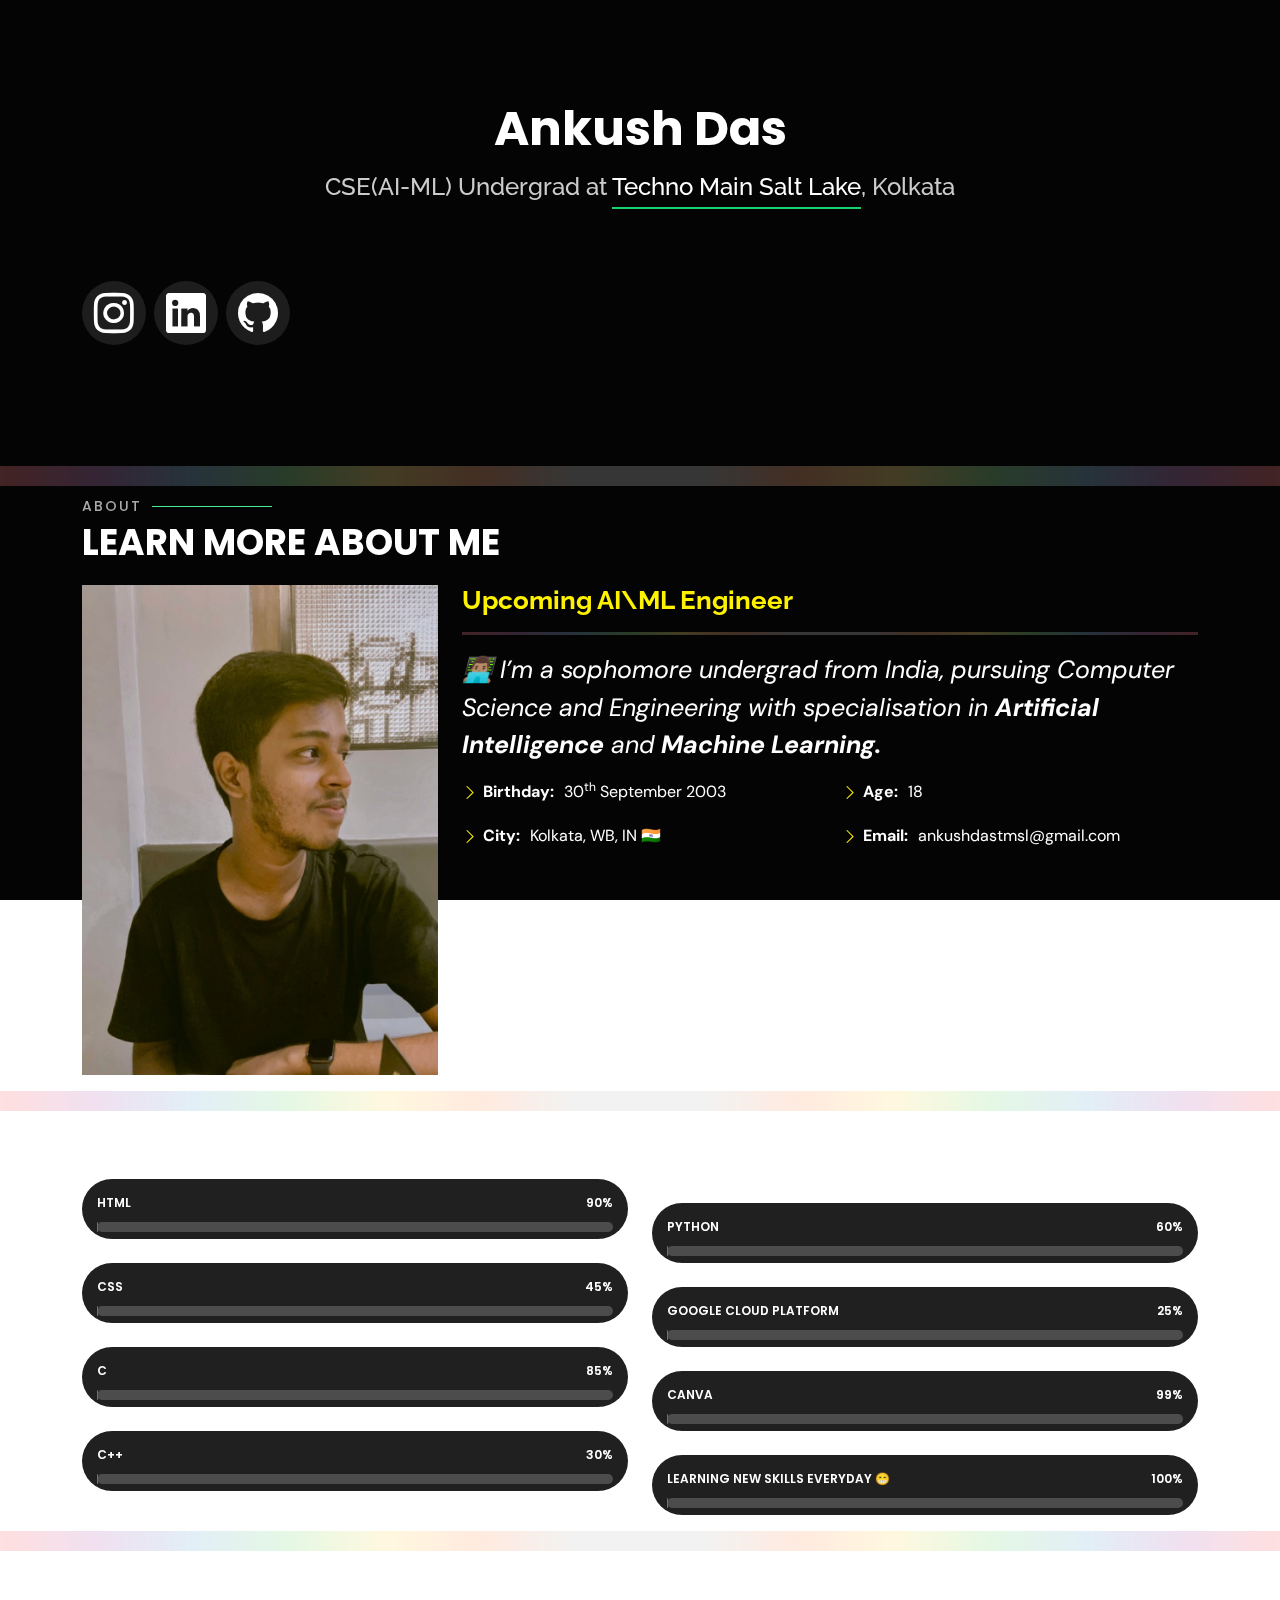
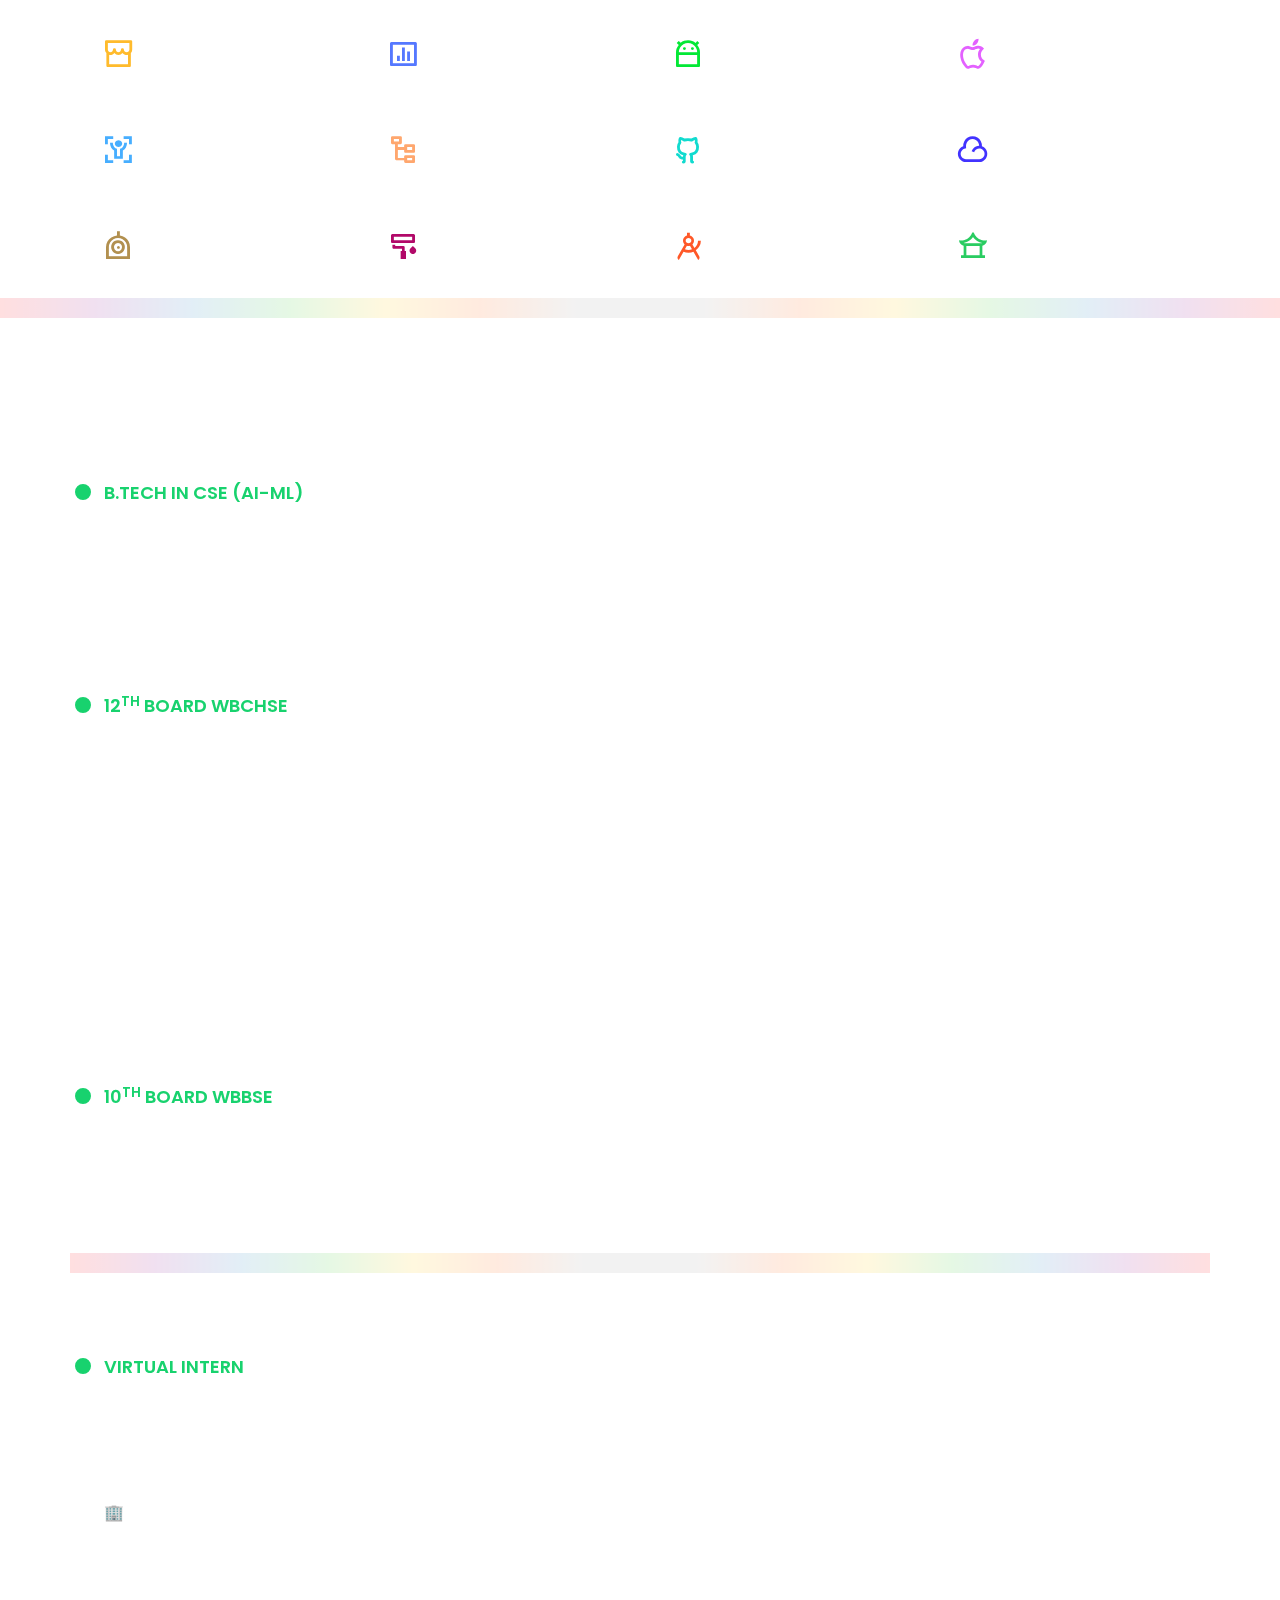
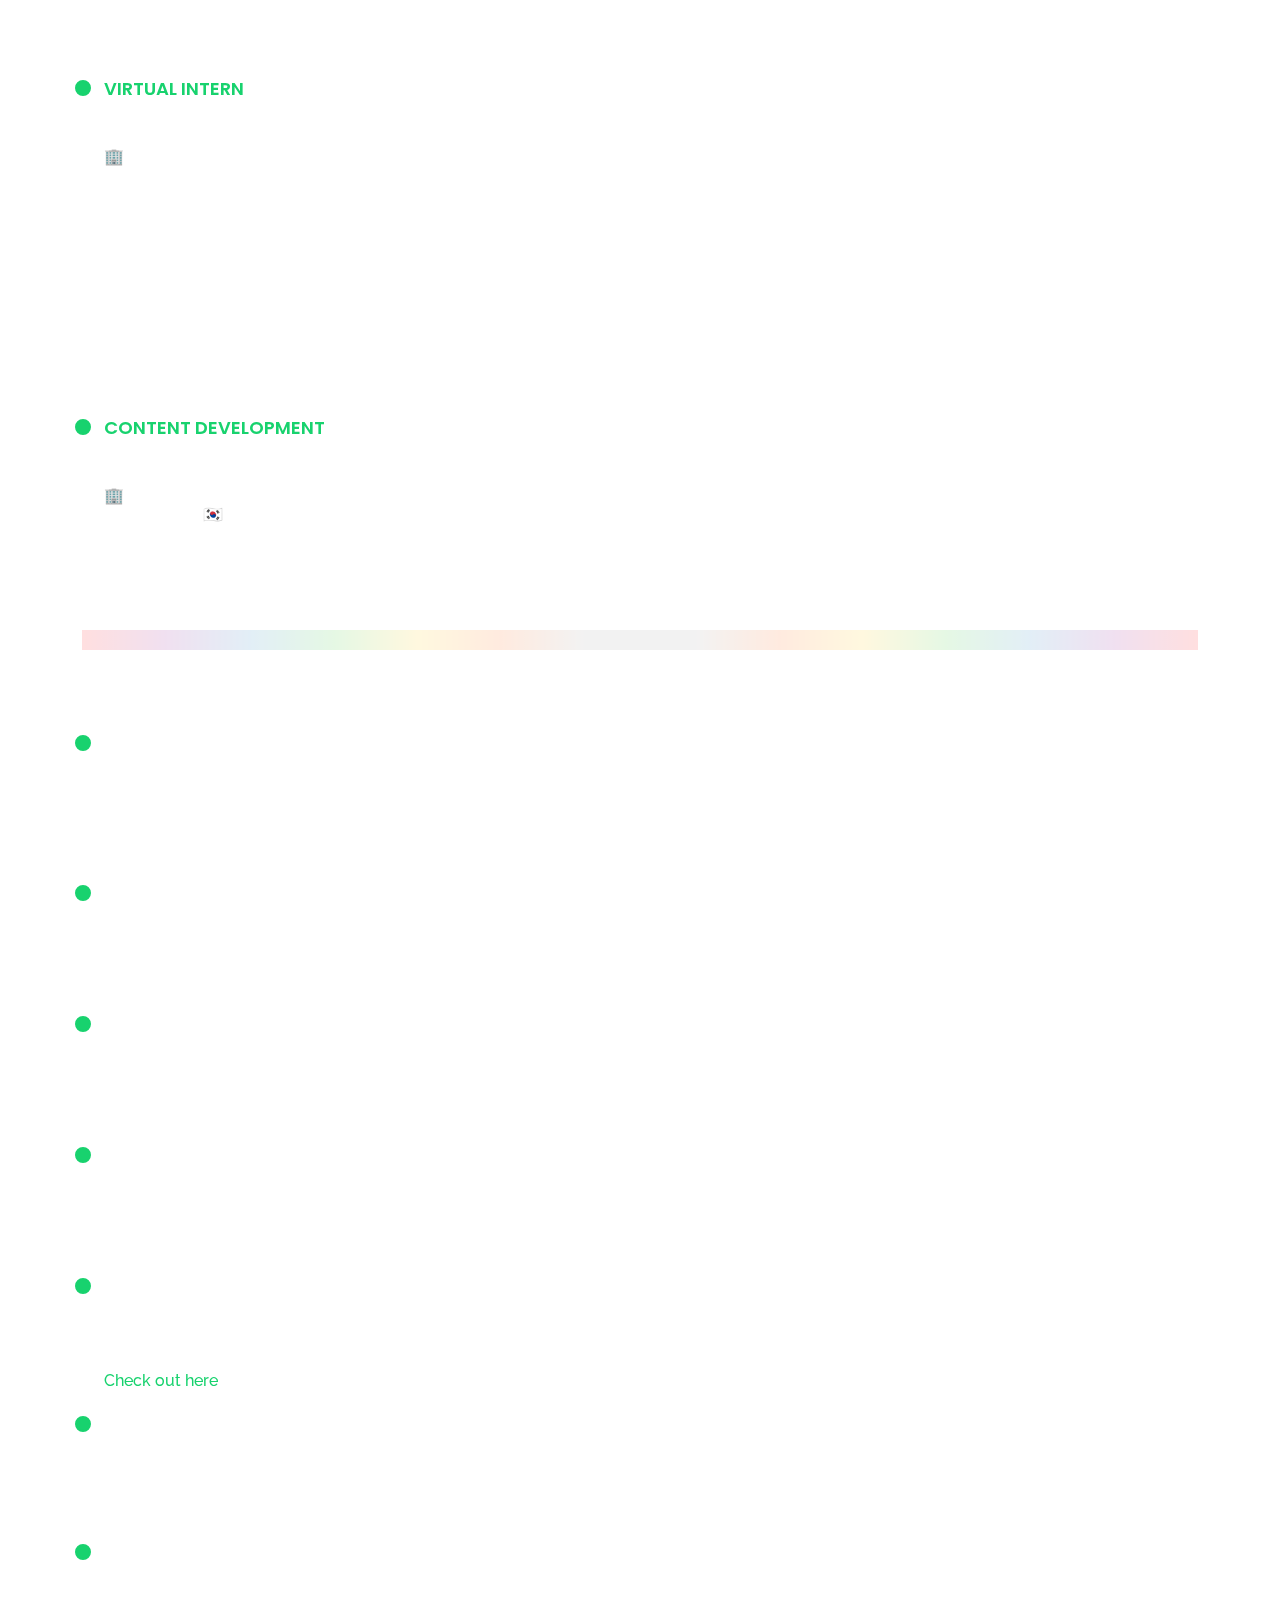
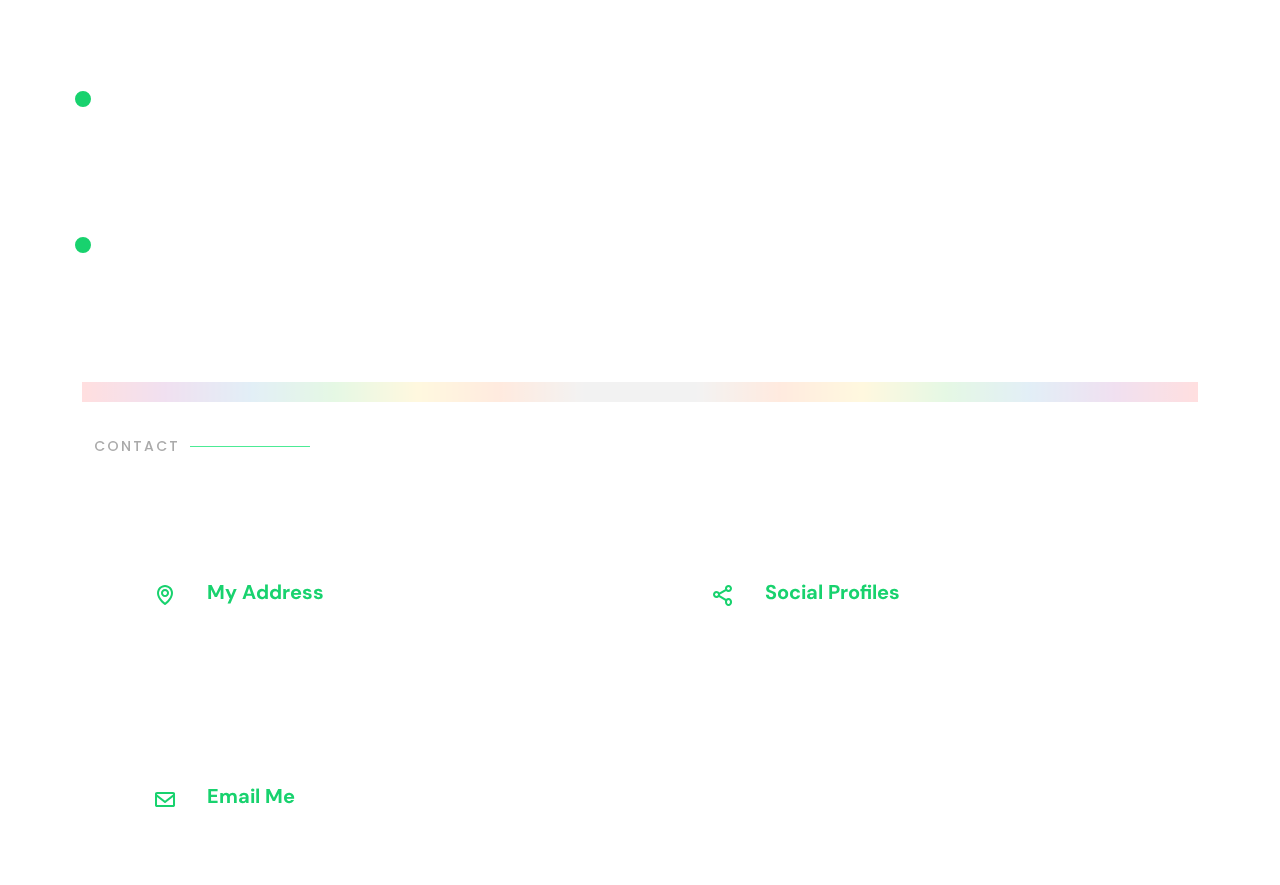
==== Portfolios/index.html @ a43bdb14 "Add files via upload" ====
<!DOCTYPE html>
<html lang="en">

<head>
  <meta charset="utf-8">
  

  <title>Portfolio</title>
  <meta content="" name="description">
  <meta content="" name="keywords">

  <!-- Google Fonts -->
  <link href="https://fonts.googleapis.com/css?family=Open+Sans:300,300i,400,400i,600,600i,700,700i|Raleway:300,300i,400,400i,500,500i,600,600i,700,700i|Poppins:300,300i,400,400i,500,500i,600,600i,700,700i" rel="stylesheet">
  
  <link rel="preconnect" href="https://fonts.googleapis.com"> 
  <link rel="preconnect" href="https://fonts.gstatic.com" crossorigin> 
  <link href="https://fonts.googleapis.com/css2?family=DM+Sans:wght@400;500;700&display=swap" rel="stylesheet">

  <link rel="preconnect" href="https://fonts.googleapis.com"> 
  <link rel="preconnect" href="https://fonts.gstatic.com" crossorigin> 
  <link href="https://fonts.googleapis.com/css2?family=Inter:wght@500;600&display=swap" rel="stylesheet">

  <!-- Vendor CSS Files -->
  <link href="assets/vendor/bootstrap/css/bootstrap.min.css" rel="stylesheet">
  <link href="assets/vendor/bootstrap-icons/bootstrap-icons.css" rel="stylesheet">
  <link href="assets/vendor/boxicons/css/boxicons.min.css" rel="stylesheet">
  <link href="assets/vendor/glightbox/css/glightbox.min.css" rel="stylesheet">
  <link href="assets/vendor/remixicon/remixicon.css" rel="stylesheet">
  <link href="assets/vendor/swiper/swiper-bundle.min.css" rel="stylesheet">

  <!-- Template Main CSS File -->
  <link href="assets/css/style.css" rel="stylesheet">
</head>

<body>

  <!-- ======= Header ======= -->
  <header id="header" style="align-items: center;">
    <div class="container text-center">
     
      <h1><a href="index.html">Ankush Das</a></h1>
      <!-- Uncomment below if you prefer to use an image logo -->
      <!-- <a href="index.html" class="mr-auto"><img src="assets/img/logo.png" alt="" class="img-fluid"></a> -->
      <h2>CSE(AI-ML) Undergrad at <span>Techno Main Salt Lake</span>, Kolkata</h2>
      <div class="social-links">
        <i class="first"><a href="https://instagram.com/onkoosh" target="_blank" class="instagram"><i class="bi bi-instagram"></i></a></i>
        <i class="second"><a href="https://www.linkedin.com/in/ankush-das-1374221ab" target="_blank" class="linkedin"><i class="bi bi-linkedin"></i></a></i>
        <i class="third"><a href="https://github.com/ankushdas178" target="_blank" class="github"><i class="bi bi-github"></i></a></i>
      </div>

    </div>

  </header><!-- End Header -->
  <hr class="rainbow">
  <!-- ======= About Section ======= -->
  <id="about" class="about">

    <!-- ======= About Me ======= -->
    <div class="about-me container">

      <div class="section-title">
        <h2>About</h2>
        <p>Learn more about me</p>
      </div>

      <div class="row">
        <div class="col-lg-4" data-aos="fade-right">
          <img src="assets/img/picture001.jpg" class="img-fluid" alt="">
        </div>
        <div class="col-lg-8 pt-4 pt-lg-0 content" data-aos="fade-left">
          <h2 >Upcoming AI\ML Engineer</h2>
          <hr class="rainbow2">
  
          <p class="fst-italic" style="font-size:25px">
            👨🏽‍💻 I’m a sophomore undergrad from India, pursuing Computer Science and Engineering with specialisation in <b>Artificial Intelligence</b> and <b>Machine Learning.</b>
            
          </p>
          <div class="row">
            <div class="col-lg-6">
              <ul>
                <li><i class="bi bi-chevron-right"></i> <strong>Birthday:</strong> <span>30<sup>th</sup> September 2003</span></li>
                
                <li><i class="bi bi-chevron-right"></i> <strong>City:</strong> <span>Kolkata, WB, IN 🇮🇳</span></li>
              </ul>
            </div>
            <div class="col-lg-6">
              <ul>
                <li><i class="bi bi-chevron-right"></i> <strong>Age:</strong> <span>18</span></li>
                
                <li><i class="bi bi-chevron-right"></i> <strong>Email:</strong> <span>ankushdastmsl@gmail.com</span></li>
              </ul>
            </div>
          </div>
          <p>
            
            <br>
            <h3>My portfolio is a representation of all that I've accomplished, learned and further learning as a Computer Science and Engineering student. </h3>
          </p>
        </div>
      </div>

    </div><!-- End About Me -->
    <hr class="rainbow">
    <!-- ======= Skills  ======= -->
    <div class="skills container">
        
      <div class="title">
        <h2><i class="ri-crop-2-line"></i> Skills</h2>
      </div>

      <div class="row skills-content">

        <div class="col-lg-6">

          <div class="progress">
            <span class="skill">HTML <i class="val">90%</i></span>
            <div class="progress-bar-wrap">
              <div class="progress-bar" role="progressbar" aria-valuenow="90" aria-valuemin="0" aria-valuemax="100"></div>
            </div>
          </div>
<br>
          <div class="progress">
            <span class="skill">CSS <i class="val">45%</i></span>
            <div class="progress-bar-wrap">
              <div class="progress-bar" role="progressbar" aria-valuenow="45" aria-valuemin="0" aria-valuemax="100"></div>
            </div>
          </div>
<br>
          <div class="progress">
            <span class="skill">C <i class="val">85%</i></span>
            <div class="progress-bar-wrap">
              <div class="progress-bar" role="progressbar" aria-valuenow="85" aria-valuemin="0" aria-valuemax="100"></div>
            </div>
          </div>
        
<br>
        <div class="progress">
            <span class="skill">C++<i class="val">30%</i></span>
            <div class="progress-bar-wrap">
              <div class="progress-bar" role="progressbar" aria-valuenow="30" aria-valuemin="0" aria-valuemax="100"></div>
            </div>
        </div>
      </div>
<br>
        <div class="col-lg-6">
          <br>
          <div class="progress">
            <span class="skill">Python <i class="val">60%</i></span>
            <div class="progress-bar-wrap">
              <div class="progress-bar" role="progressbar" aria-valuenow="60" aria-valuemin="0" aria-valuemax="100"></div>
            </div>
          </div>
<br>
          <div class="progress">
            <span class="skill">Google Cloud Platform<i class="val">25%</i></span>
            <div class="progress-bar-wrap">
              <div class="progress-bar" role="progressbar" aria-valuenow="25" aria-valuemin="0" aria-valuemax="100"></div>
            </div>
          </div>
<br>
          <div class="progress">
            <span class="skill">Canva<i class="val">99%</i></span>
            <div class="progress-bar-wrap">
              <div class="progress-bar" role="progressbar" aria-valuenow="99" aria-valuemin="0" aria-valuemax="100"></div>
            </div>
          </div>
<br>
          <div class="progress">
            <span class="skill">Learning New Skills Everyday 😁<i class="val">100%</i></span>
            <div class="progress-bar-wrap">
              <div class="progress-bar" role="progressbar" aria-valuenow="100" aria-valuemin="0" aria-valuemax="100"></div>
            </div>
          </div>

        </div>
      </div>

    </div><!-- End Skills -->
    <hr class="rainbow">
    <!-- ======= Interests ======= -->
    <div class="interests container">

      <div class="title">
        <h2><i class="ri-user-heart-line"></i> Interests</h2>
      </div>

      <div class="row">
        <div class="col-lg-3 col-md-4">
          <div class="icon-box">
            <i class="ri-store-line" style="color: #ffbb2c;"></i>
            <h3>Coding</h3>
          </div>
        </div>
        <div class="col-lg-3 col-md-4 mt-4 mt-md-0">
          <div class="icon-box">
            <i class="ri-bar-chart-box-line" style="color: #5578ff;"></i>
            <h3>Web Development</h3>
          </div>
        </div>
        <div class="col-lg-3 col-md-4 mt-4 mt-md-0">
          <div class="icon-box">
            <i class="ri-android-line" style="color: #03e835;"></i>
            <h3>Android Development</h3>
          </div>
        </div>
        <div class="col-lg-3 col-md-4 mt-4 mt-lg-0">
          <div class="icon-box">
            <i class="ri-apple-line" style="color: #e361ff;"></i> 
            <h3>iOS Development</h3>
          </div>
        </div>
        <div class="col-lg-3 col-md-4 mt-4">
          <div class="icon-box">
            <i class="ri-body-scan-line" style="color: #47aeff;"></i>
            <h3>Artificial Intelligence</h3>
          </div>
        </div>
        <div class="col-lg-3 col-md-4 mt-4">
          <div class="icon-box">
            <i class="ri-node-tree" style="color: #ffa76e;"></i>
            <h3>Machine Learning</h3>
          </div>
        </div>
        <div class="col-lg-3 col-md-4 mt-4">
          <div class="icon-box">
            <i class="ri-github-line" style="color: #11dbcf;"></i>
            <h3>OpenSource</h3>
          </div>
        </div>
        <div class="col-lg-3 col-md-4 mt-4">
          <div class="icon-box">
            <i class="ri-cloud-line" style="color: #4233ff;"></i>
            <h3>Cloud Computing</h3>
          </div>
        </div>
        <div class="col-lg-3 col-md-4 mt-4">
          <div class="icon-box">
            <i class="ri-robot-line" style="color: #b2904f;"></i>
            <h3>Autonomous Robotics</h3>
          </div>
        </div>
        <div class="col-lg-3 col-md-4 mt-4">
          <div class="icon-box">
            <i class="ri-paint-brush-line" style="color: #b20969;"></i>
            <h3>Illustration</h3>
          </div>
        </div>
        <div class="col-lg-3 col-md-4 mt-4">
          <div class="icon-box">
            <i class="ri-compasses-2-line" style="color: #ff5828;"></i>
            <h3>Graphic Designing</h3>
          </div>
        </div>
        <div class="col-lg-3 col-md-4 mt-4">
          <div class="icon-box">
            <i class="ri-ancient-pavilion-line" style="color: #29cc61;"></i>
            <h3>Event Management</h3>
          </div>
        </div>
      </div>

    </div><!-- End Interests -->
    <hr class="rainbow">
    <!-- ======= Testimonials ======= -->





  <!-- End About Section -->

  <!-- ======= Resume Section ======= -->
  <id="resume" class="resume">
    <div class="container">

     <center> <div class="title">
        <h1>Résumé</h1>
        
      </div> </center>
<hr>
      <div class="row">
        <div class="col-lg-6">
          
          <h3 class="resume-title">Education</h3>
          <div class="resume-item">
            <h4>B.Tech in CSE (AI-ML)</h4>
            <h5>2021-2025</h5>
            <p><em><b>Techno Main Salt Lake</b>, Sector V, Kolkata</em></p>
            <p>Pursuing Bachelor of Technology (B.Tech) Degree from TMSL in Computer Science and Engineering (with specialisation in Artificial Intelligence and Machine Learning)</p>
          </div>
          <div class="resume-item">
            <h4>12<sup>th</sup> Board WBCHSE </h4>
            <h5>2021</h5>
            <p><em>Govt. Sponsored Multipurpose School (Boys'), Taki House, Kolkata</em></p>
           <hr> 
            <p>
              <b>Subjects:</b>
              <ul>
              <li>Physics</li>
              <li>Chemistry</li>
              <li>Mathematics</li>
              <li>Computer Science</li>
            </ul>
          </p>
          <hr>
            <p>I passed my Higher Secondary Schooling with 86.8% aggregate.</p>
          </div>
          <div class="resume-item">
            <h4>10<sup>th</sup> Board WBBSE </h4>
            <h5>2019</h5>
            <p><em>Dr. Shyamaprasad Mukherjee Institution, Kolkata (East)</em></p>
            <hr>
            <p>I passed my Senior Secondary Schooling with 89% aggregate.</p>
          </div>
        </div>
        <hr class="rainbow">
        <div class="col-lg-6">
          <h3 class="resume-title">Professional Experience</h3>
          <div class="resume-item">
            <h4>Virtual intern</h4>
              <h5>2022</h5>
                <p><h1><i class="ri-visa-fill"> </i></h1>
                  <h6><b>🏢 Visa</b></h6>
                </p>
                <p><em>Token Service Technology</em>
                  <ul>
                      <li>Card Authentication</li>
                      <li>Select Visa API for Use Cases</li>
                  </ul>
                </p>
          </div>
          <div class="resume-item">
            <h4>Virtual intern</h4>
              <h5>2022</h5>
                <h6><b>🏢 Cognizant</b></h6>
                <p><em>Agile methodology Virtual Experience Program</em>
                  <ul>
                      <li>Waterfall vs Agile</li>
                      <li>User Stories</li>
                      <li>Role Assignments and Ceremonies Agile Tools and Concepts</li>
                      <li>Agile Curve Balls</li>
                      <li>Agile Methodology Review and Additional Resources</li>
                    
                  </ul>
                </p>
          </div>
  
          <div class="resume-item">
            <h4>Content Development</h4>
            <h5>2020 - Present</h5>
              <h6>🏢 Sticker.ly ( Snow Corporation, subsidiary of <b>NAVER Corporation South Korea 🇰🇷</b>)</h6>
            <p>
            <ul>
              <li>Generating new ideas, developing content and giving feedback on UI/UX.
            </ul>
            </p>
          </div>
        </div>
      </div>
      <hr class="rainbow">
    <div class="row">
      <div class="col-lg-6">

        <h3 class="resume-title">Achievements</h3>
        

        <div class="resume-item">
          <h6><b>Certificate Of Completion</b>
          <p>Awarded for completing the Android Basics with Compose in Compose Camp 2022, by Google Developer Student Club, Techno Main Salt Lake.</p></h6> <h5>2022</h5>
        </div>
        
        <div class="resume-item">

          <b><h6>2<sup>nd</sup> Runner-Up</b>
            <p>Compose Camp 2022, Application Development <b>Hackathon</b> organised by Google Developer Student Club, Techno Main Salt Lake</h6></p><h5>2022</h5> 
        </div>
      

        <div class="resume-item">
          <b><h6>Grade O (Outstanding)</b> 
            <p>Award of Project Completion for making an Auto-Bot in a 2-Days' Workshop</p></h6><h5>2022</h5>
        </div>

        <div class="resume-item">
          <b><h6>#GoogleCLoudReady</b>
            <p>Completed Ultimate milestone at Google Cloud Ready Facilitator Program and received schwags.</p>
          </h6> <h5>2022</h5>
        </div>

        <div class="resume-item">
          <b><h6>Google Cloud Certifications</b>
            <p>Received 50+ Certifications from Google Cloud.</p>
          </h6> <h5>2022</h5>
          <h6><a href="https://www.cloudskillsboost.google/public_profiles/36e3f134-48b2-473f-bf49-dcbdd4d0a5a7" target="_blank" rel="noopener noreferrer">Check out here</a></h6>
        </div>

        <div class="resume-item">
          <b><h6>WBJEE Rank: 8847</b>
             <p>Passed WBJEE with a rank of 8847<h5>2021</h5></p>
        </div>

        <div class="resume-item">
          <b><h6>1<sup>st</sup> Position</b>
             <p>Quiz Competition organised by Department of Information & Cultural Affairs, Govt. of West Bengal <h5>2018</h5></p>
        </div>

        <div class="resume-item">
         <b><h6>1<sup>st</sup> Position</b> 
          <p>District-level Youth Parliament Quiz, organised by Department of Parliamentary Affairs, Govt. of West Bengal </h6> <h5>2017</h5></p>
        </div>
        
        <div class="resume-item">
          <b><h6>1<sup>st</sup> Position</b> 
           <p>16th All Bengal SPELLINC Competition, organised by Linc Pens and Uni-Ball</h6> <h5>2014</h5></p>
         </div>

       
        
        
          

    </div>
  </div>
<hr class="rainbow">
  <!-- End Resume Section -->

  
  
  <!-- ======= Contact Section ======= -->
  <id="contact" class="contact">
    <div class="container">
<br>
      <div class="section-title">
        <h2>Contact</h2>
        <p>Contact Me</p>
      </div>

      <div class="row mt-2">

        <div class="col-md-6 d-flex align-items-stretch">
          <div class="info-box">
            <i class="bx bx-map"></i>
            <h3><a href="https://goo.gl/maps/hF4PjinVjc8YANzZ6">My Address</a></h3>
            <p>Kolkata, West Bengal, India</p>
            <br>
          </div>
        </div>

        <div class="col-md-6 mt-4 mt-md-0 d-flex align-items-stretch">
          <div class="info-box">
            <i class="bx bx-share-alt"></i>
            <h3><a href="index.html">Social Profiles</a></h3>
            <div class="social-links">
        <a href="https://instagram.com/onkoosh" target="_blank" class="instagram"><i class="bi bi-instagram"></i></a>
        <a href="https://www.linkedin.com/in/ankush-das-1374221ab" target="_blank" class="linkedin"><i class="bi bi-linkedin"></i></a>
        <a href="https://github.com/ankushdas178" target="_blank" class="github"><i class="bi bi-github"></i></a>
            </div>
          </div>
        </div>

        <div class="col-md-6 mt-4 d-flex align-items-stretch">
          <div class="info-box">
            <i class="bx bx-envelope"></i>
            <h3><a href="mailto:ankushdastmsl@gmail.com">Email Me</a></h3>
            <p>ankushdastmsl@gmail.com</p>
          </div>
        </div>
        

      
    </div>
  <!-- End Contact Section -->

 

  <!-- Vendor JS Files -->
  <script src="assets/vendor/purecounter/purecounter.js"></script>
  <script src="assets/vendor/bootstrap/js/bootstrap.bundle.min.js"></script>
  <script src="assets/vendor/glightbox/js/glightbox.min.js"></script>
  <script src="assets/vendor/isotope-layout/isotope.pkgd.min.js"></script>
  <script src="assets/vendor/swiper/swiper-bundle.min.js"></script>
  <script src="assets/vendor/waypoints/noframework.waypoints.js"></script>
  <script src="assets/vendor/php-email-form/validate.js"></script>

  <!-- Template Main JS File -->
  <script src="assets/js/main.js"></script>

</body>

</html>
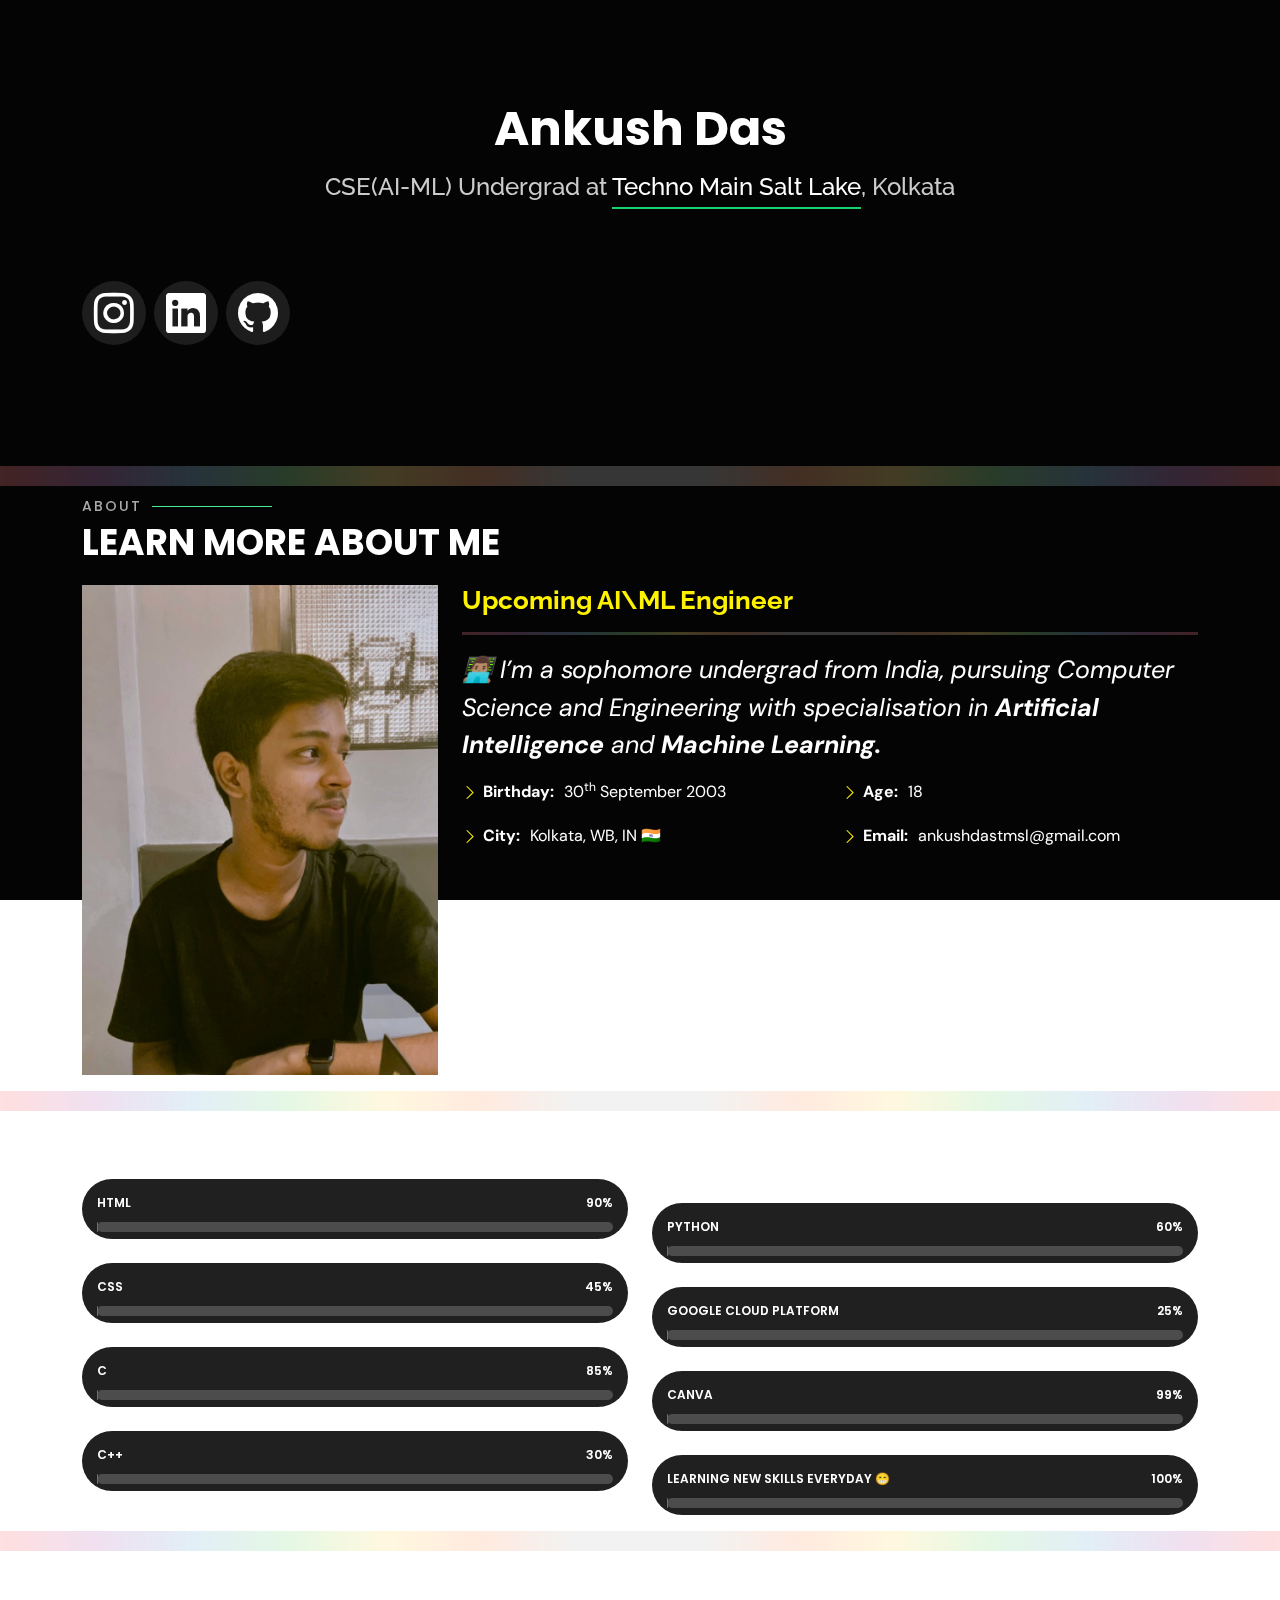
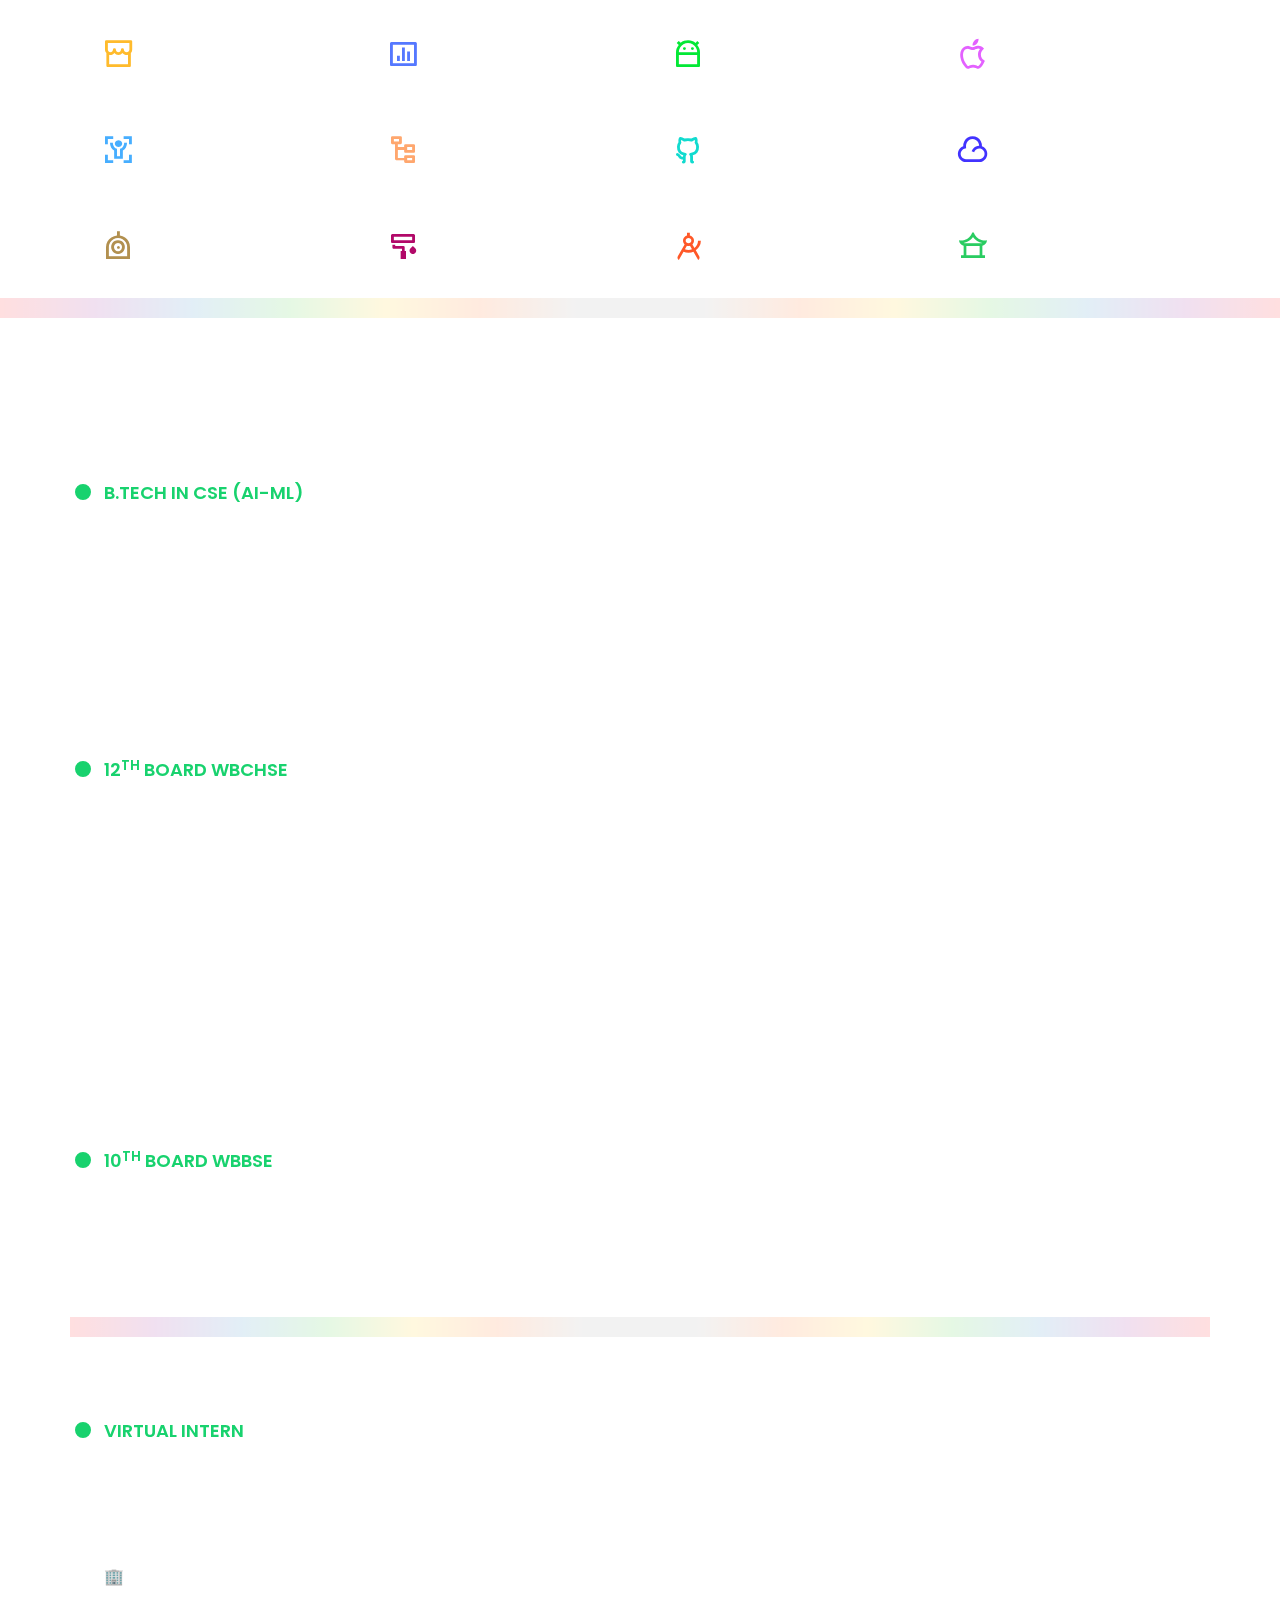
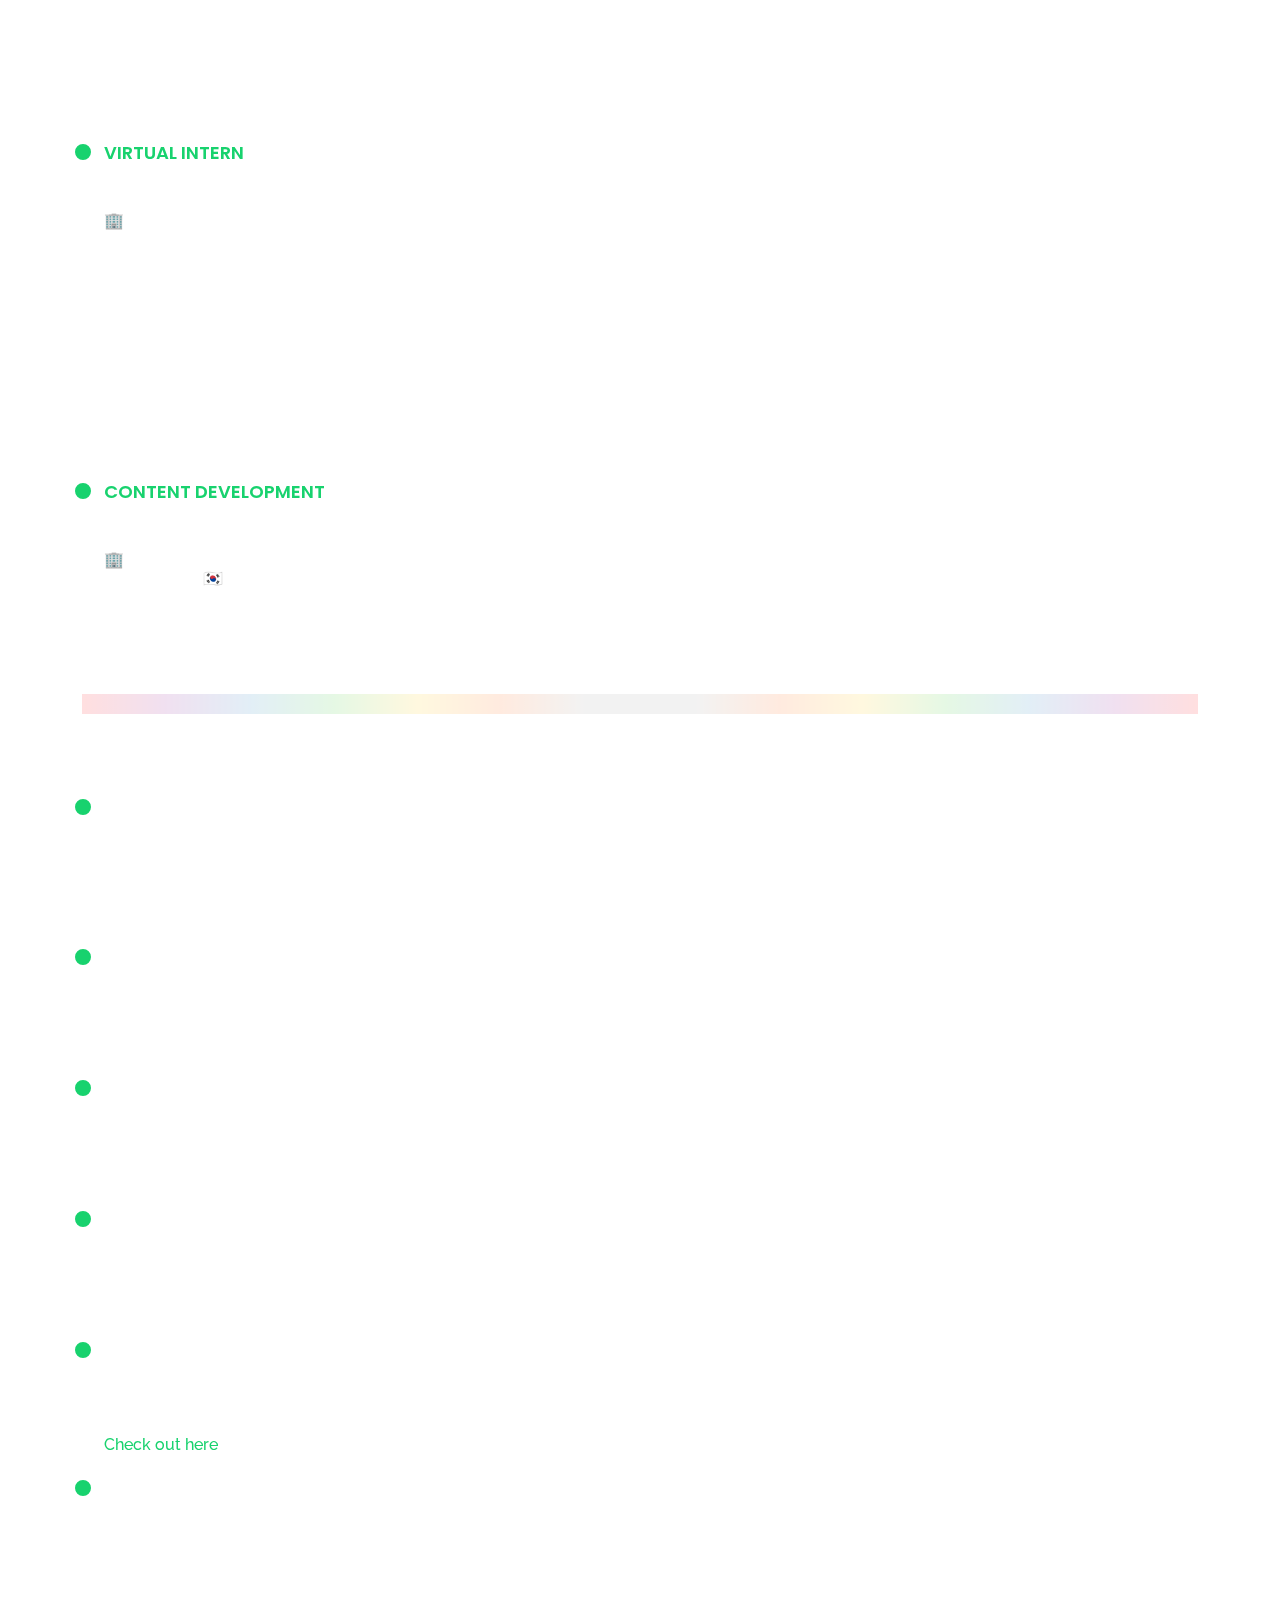
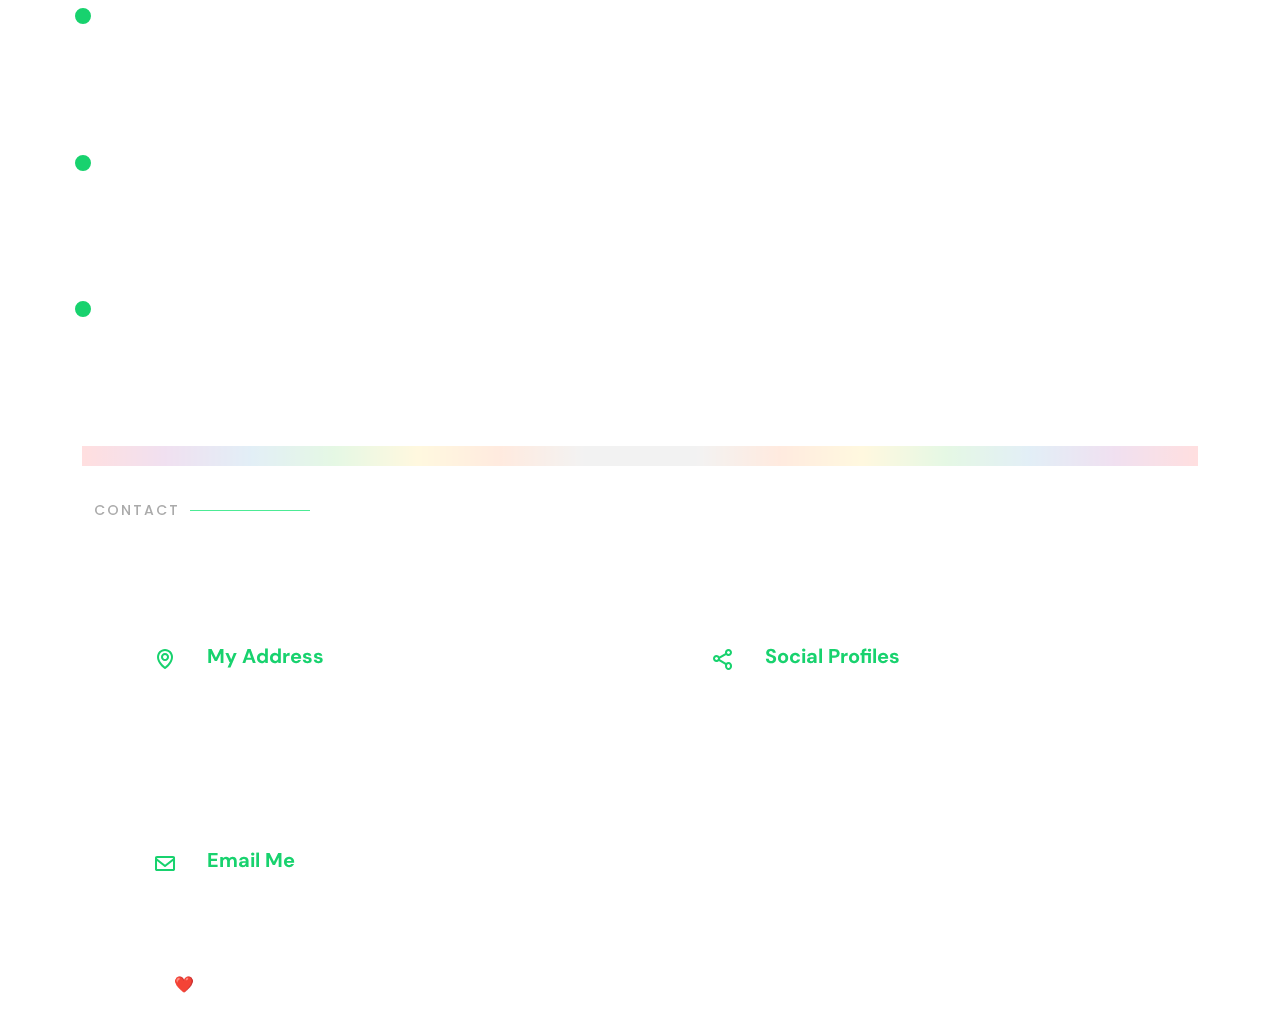
==== commit 35466c2e: "Update index.html" ====
--- a/Portfolios/index.html
+++ b/Portfolios/index.html
@@ -286,7 +286,8 @@
             <h4>B.Tech in CSE (AI-ML)</h4>
             <h5>2021-2025</h5>
             <p><em><b>Techno Main Salt Lake</b>, Sector V, Kolkata</em></p>
-            <p>Pursuing Bachelor of Technology (B.Tech) Degree from TMSL in Computer Science and Engineering (with specialisation in Artificial Intelligence and Machine Learning)</p>
+            <p>Pursuing Bachelor of Technology (B.Tech) Degree from TMSL in Computer Science and Engineering (with specialisation in Artificial Intelligence and Machine Learning).</p>
+            <p><em>University:</em> Maulana Abul Kalam Azad University of Technology, West Bengal</p>
           </div>
           <div class="resume-item">
             <h4>12<sup>th</sup> Board WBCHSE </h4>
@@ -469,8 +470,19 @@
 
       
     </div>
+  <br>
   <!-- End Contact Section -->
-
+ 
+  <div class="text-box">
+    <div class="fixed-text">Made with ❤️</div>
+    <div class="animate-text">
+      <div>
+        <span>by Ankush Das.</span>
+        <span>from Kolkata, India.</span>
+        <span>by an upcoming Engineer.</span>
+      </div>	
+    </div>
+  </div>
  
 
   <!-- Vendor JS Files -->
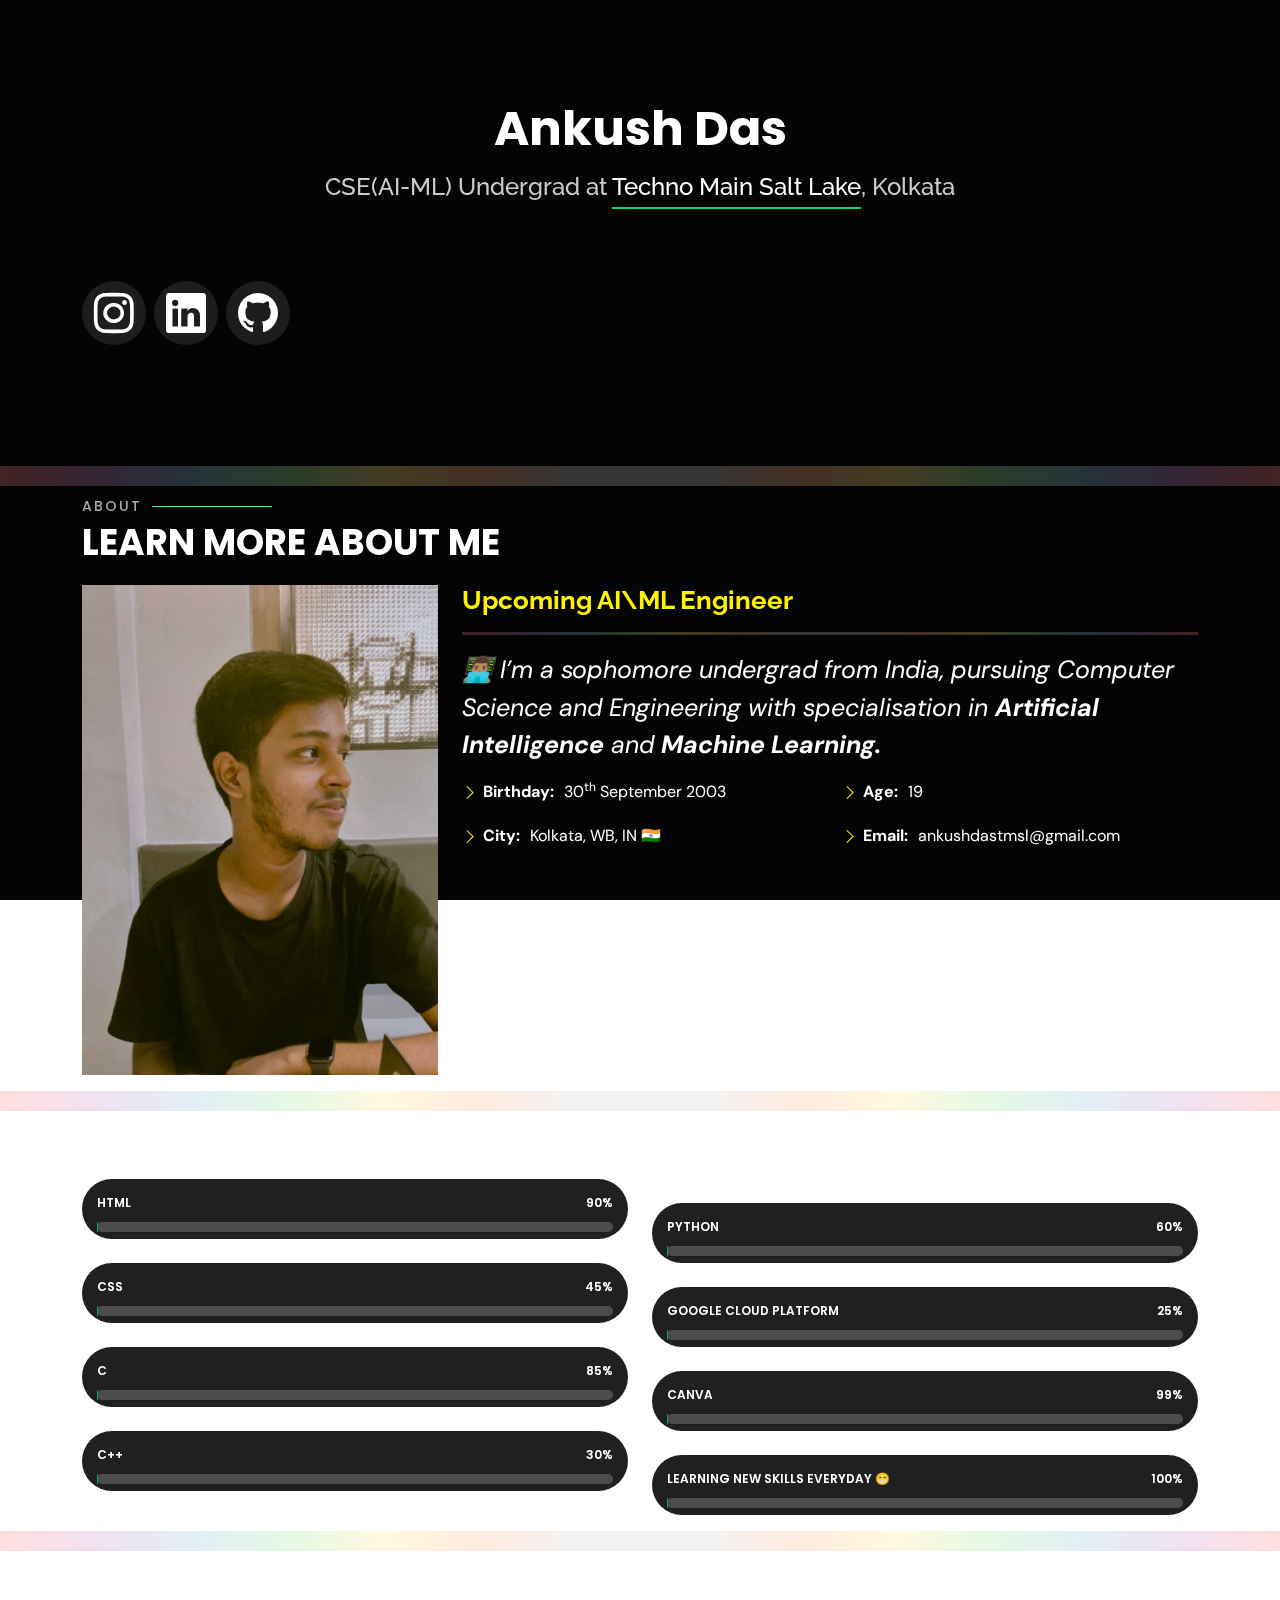
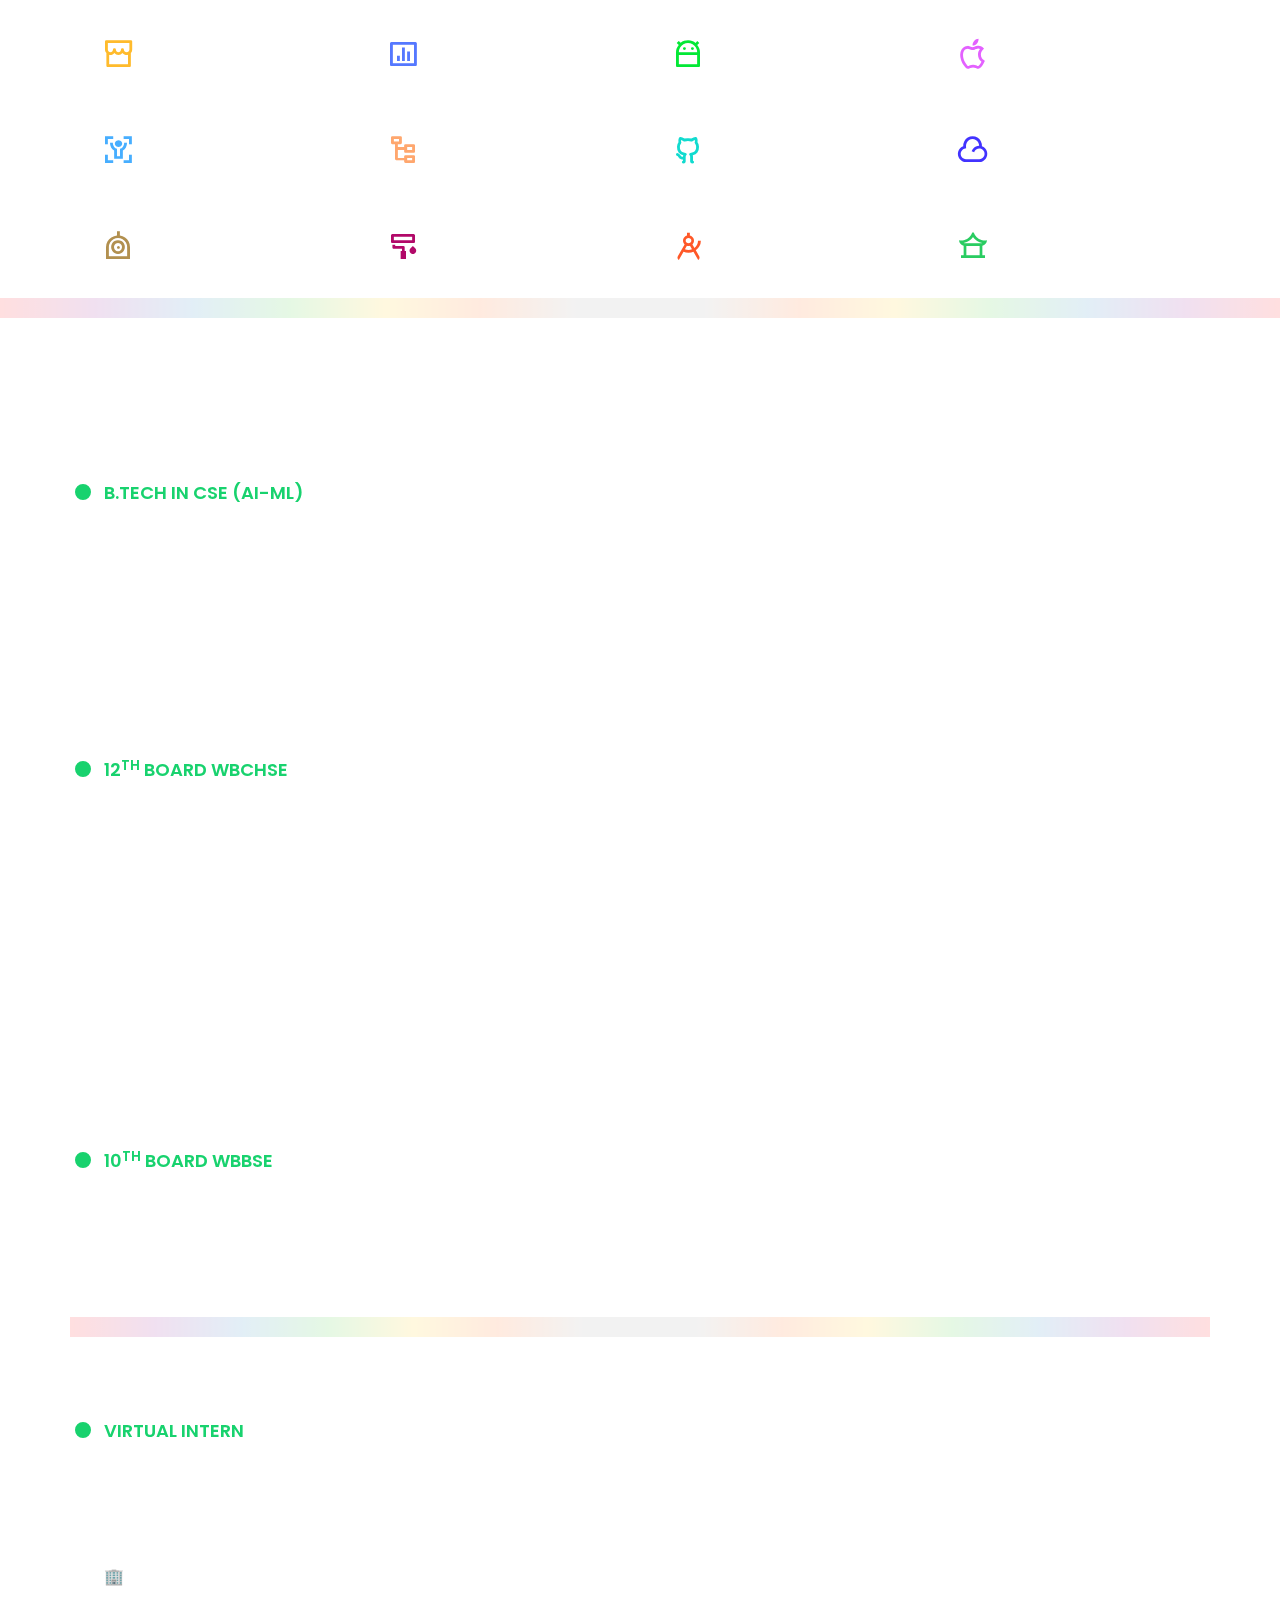
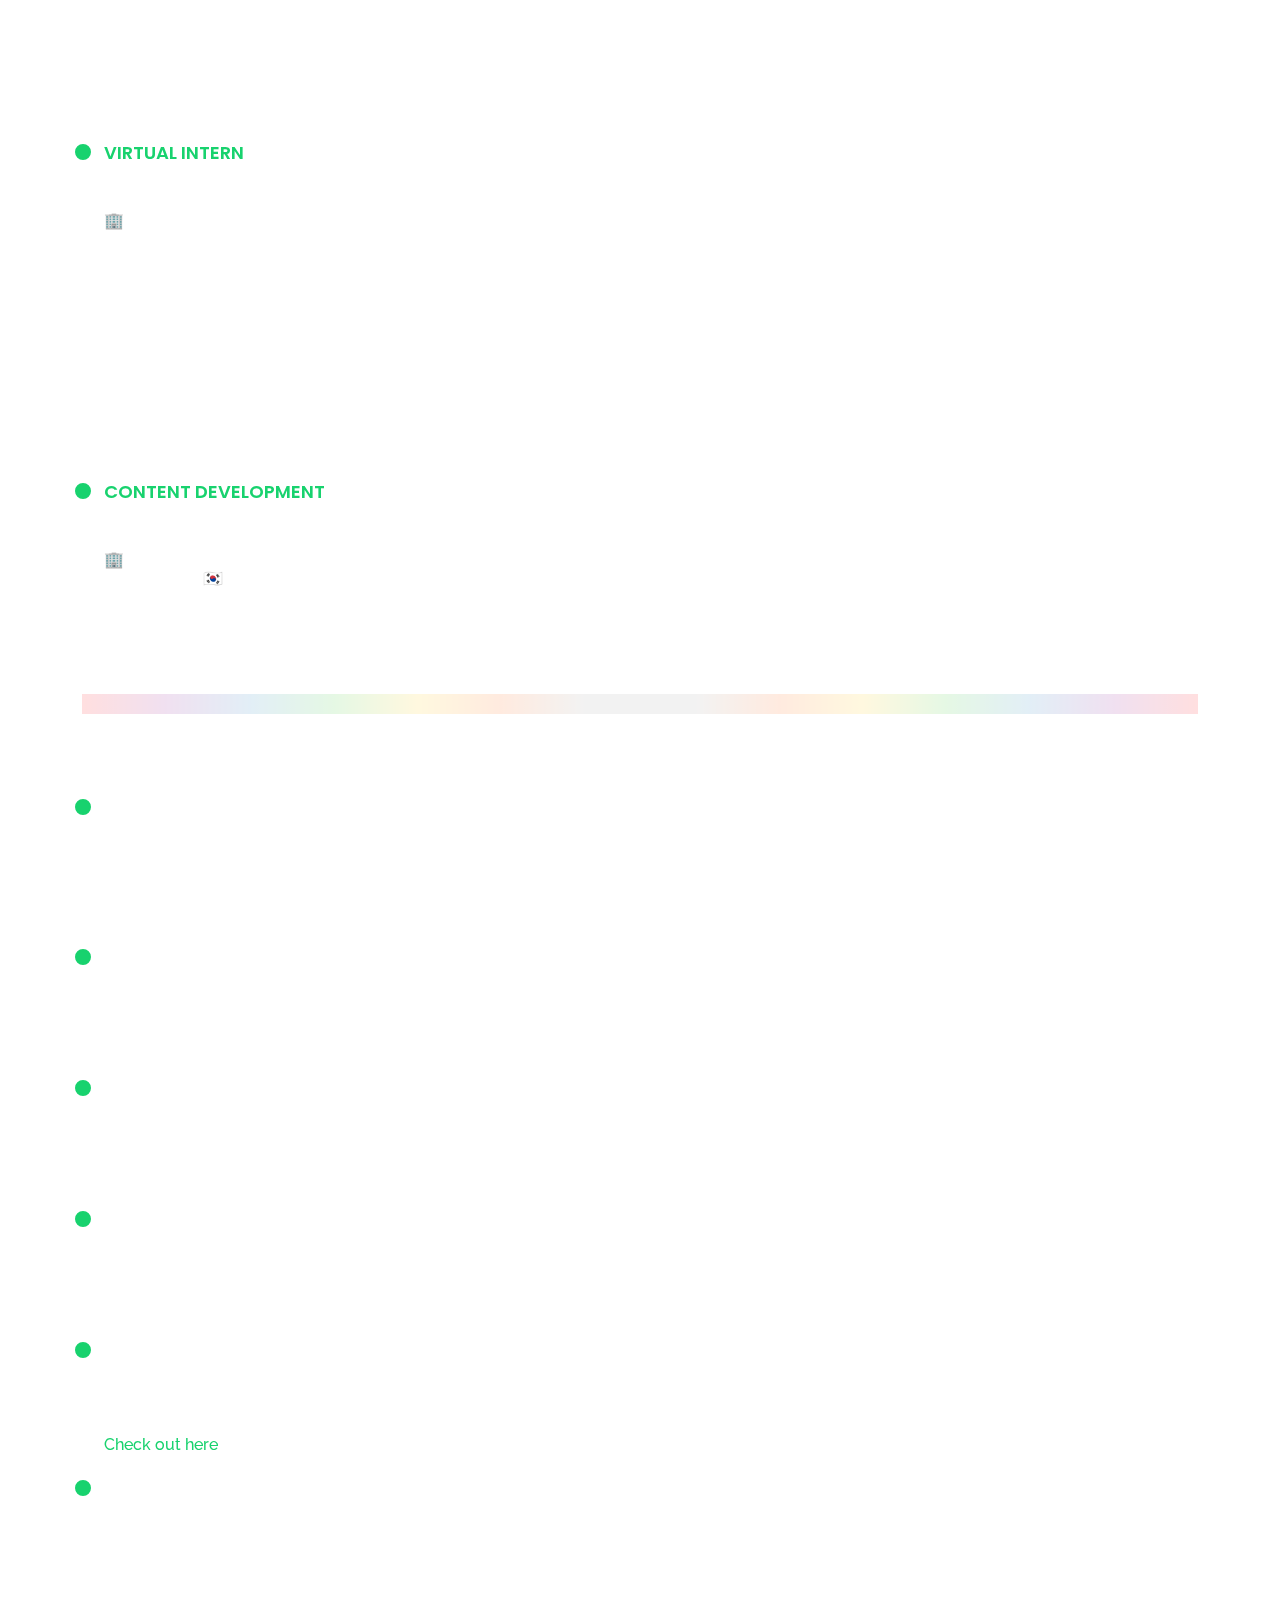
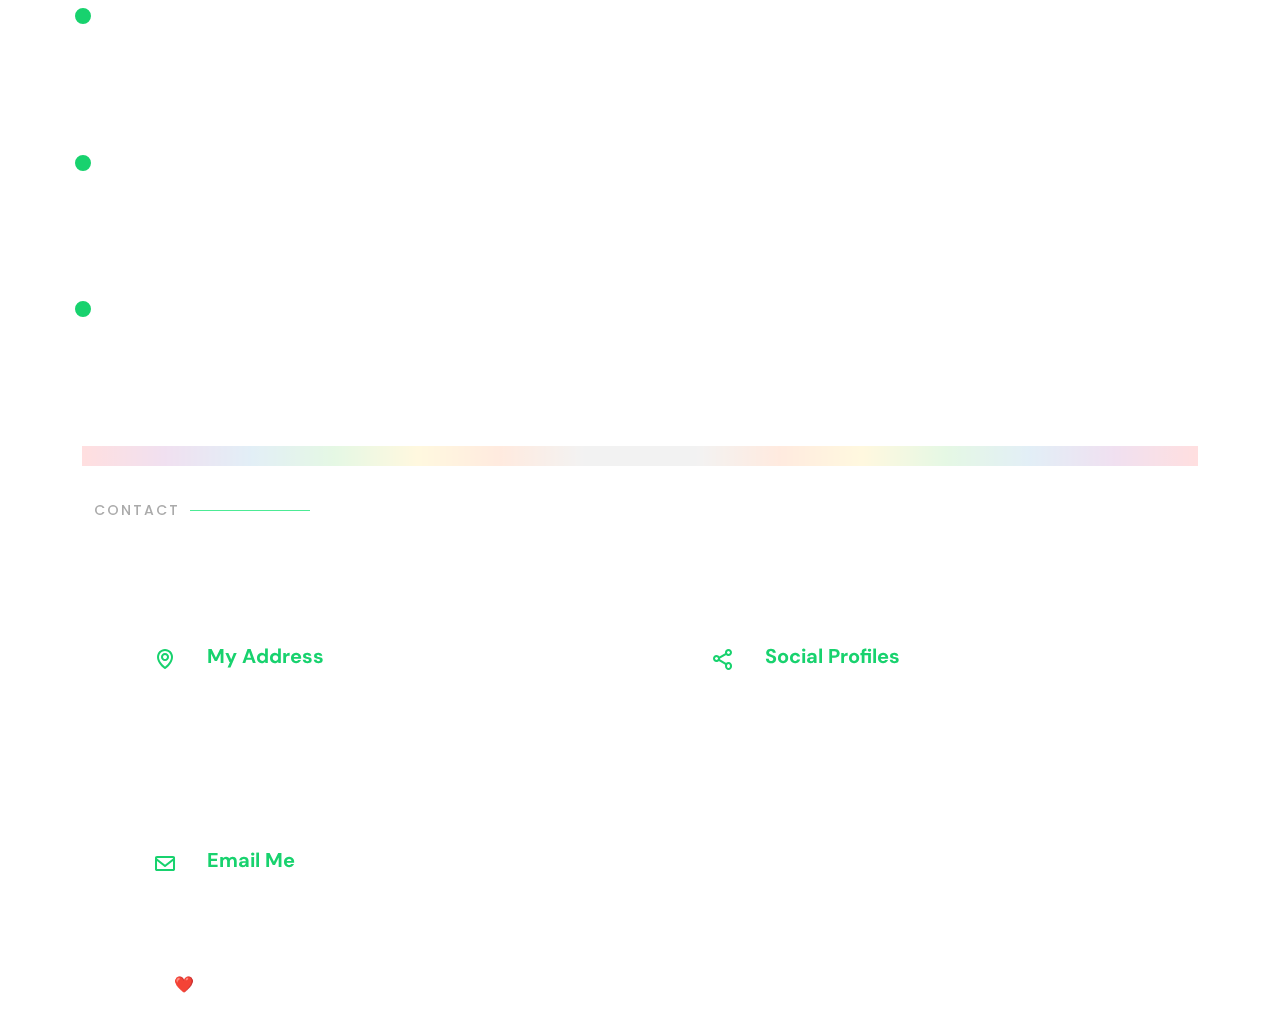
==== commit e405dc57: "Update index.html" ====
--- a/Portfolios/index.html
+++ b/Portfolios/index.html
@@ -85,7 +85,7 @@
             </div>
             <div class="col-lg-6">
               <ul>
-                <li><i class="bi bi-chevron-right"></i> <strong>Age:</strong> <span>18</span></li>
+                <li><i class="bi bi-chevron-right"></i> <strong>Age:</strong> <span>19</span></li>
                 
                 <li><i class="bi bi-chevron-right"></i> <strong>Email:</strong> <span>ankushdastmsl@gmail.com</span></li>
               </ul>
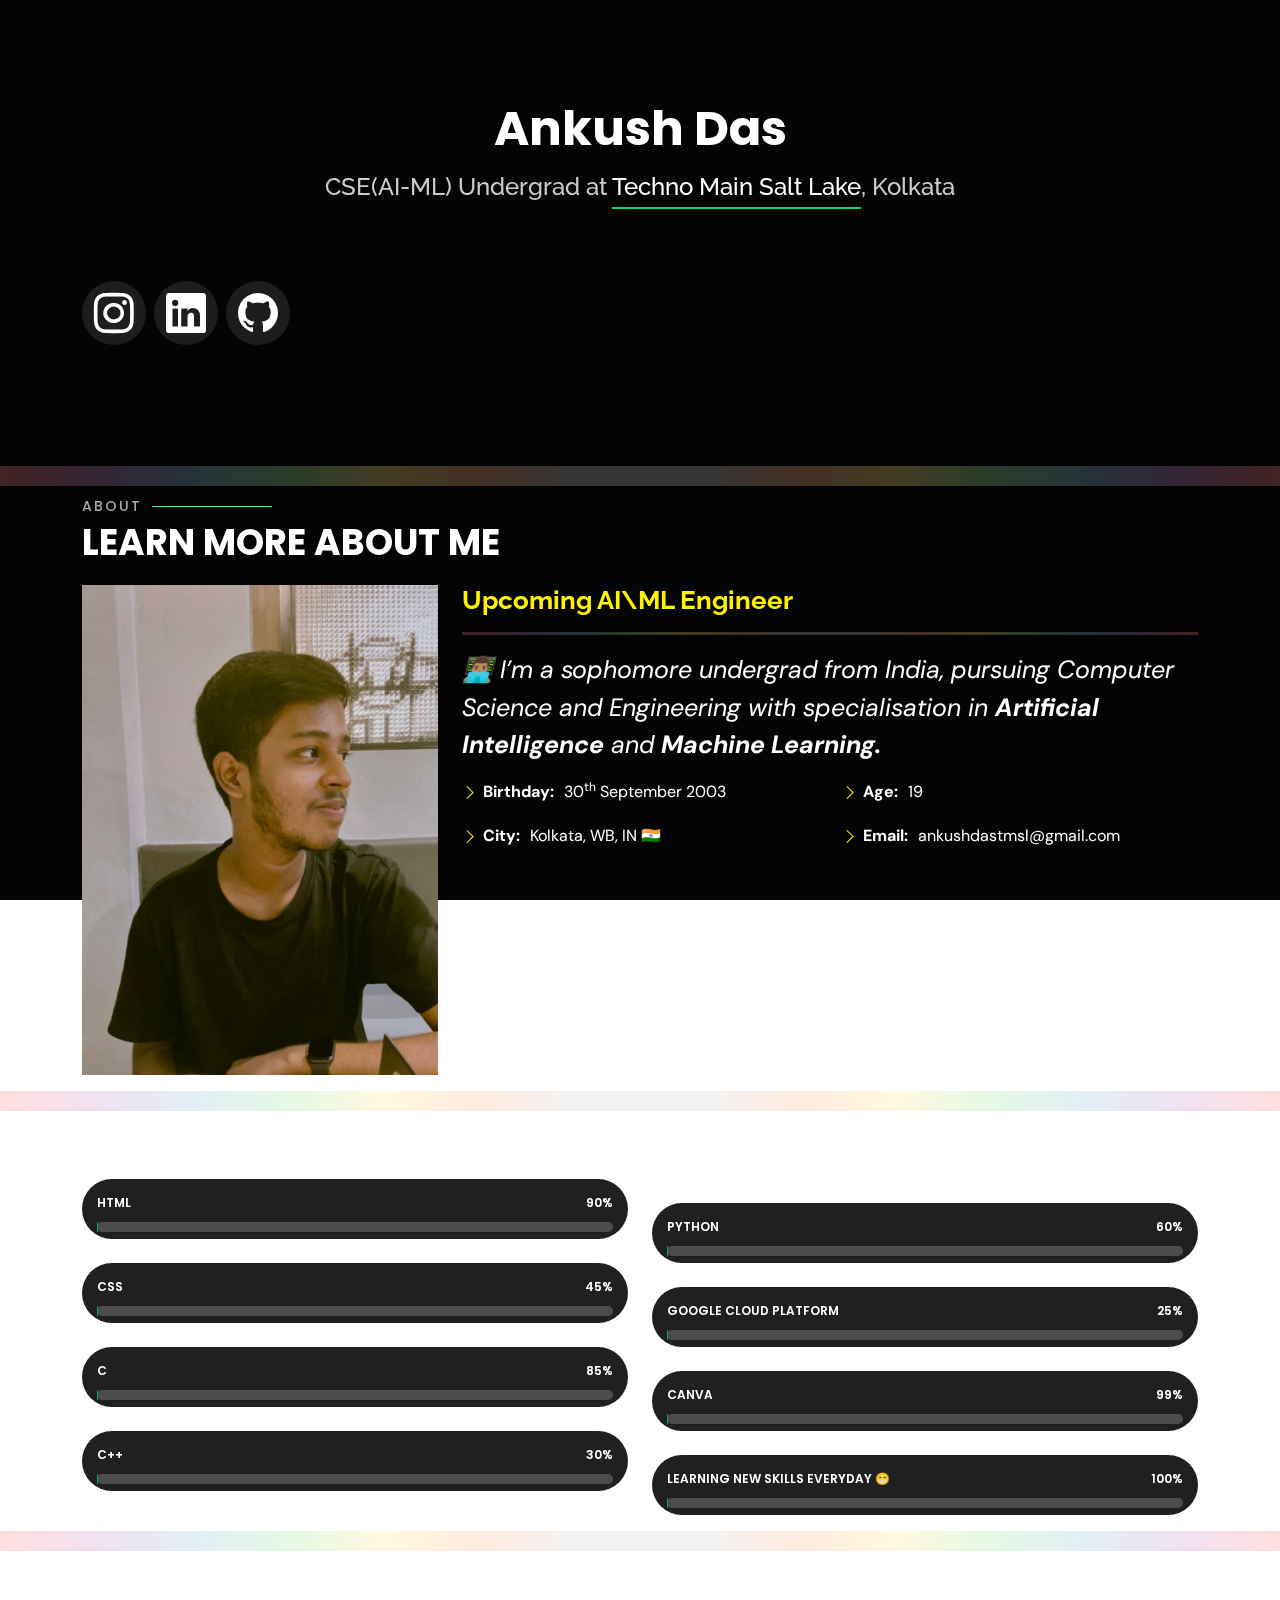
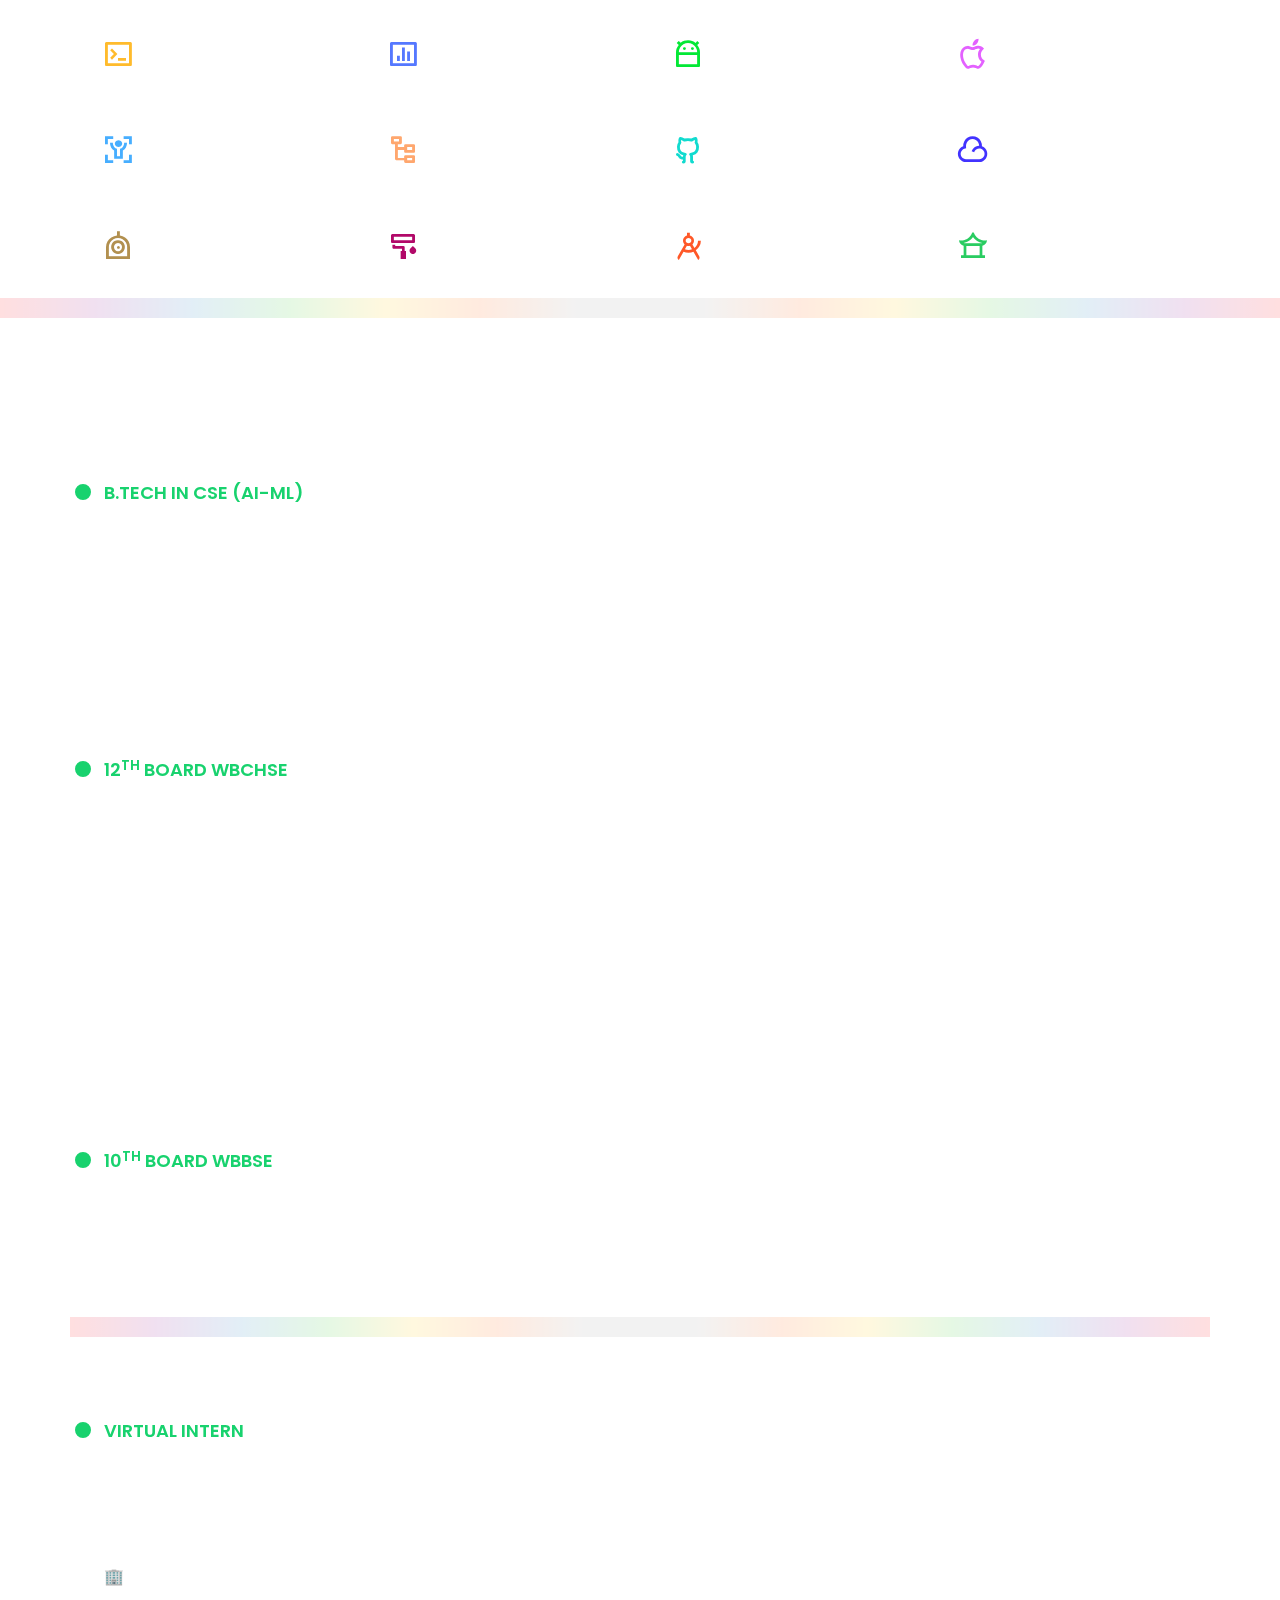
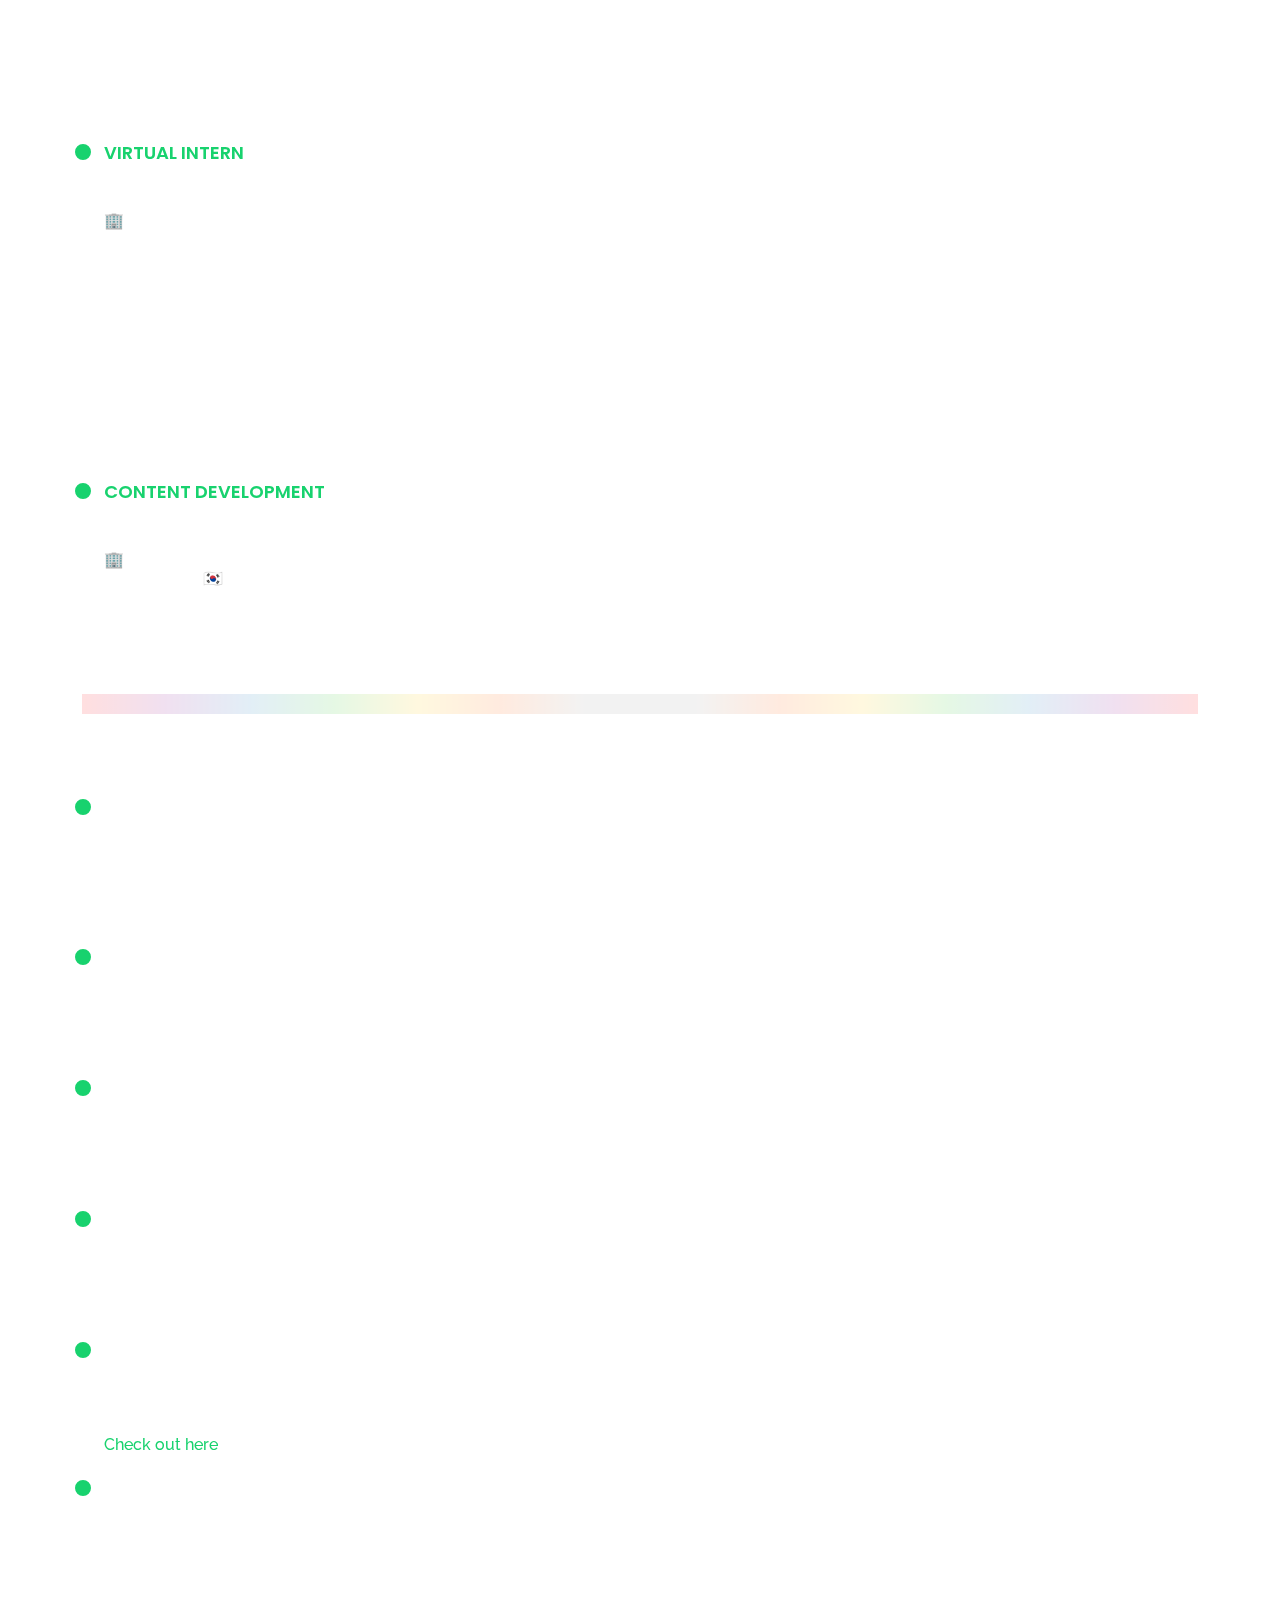
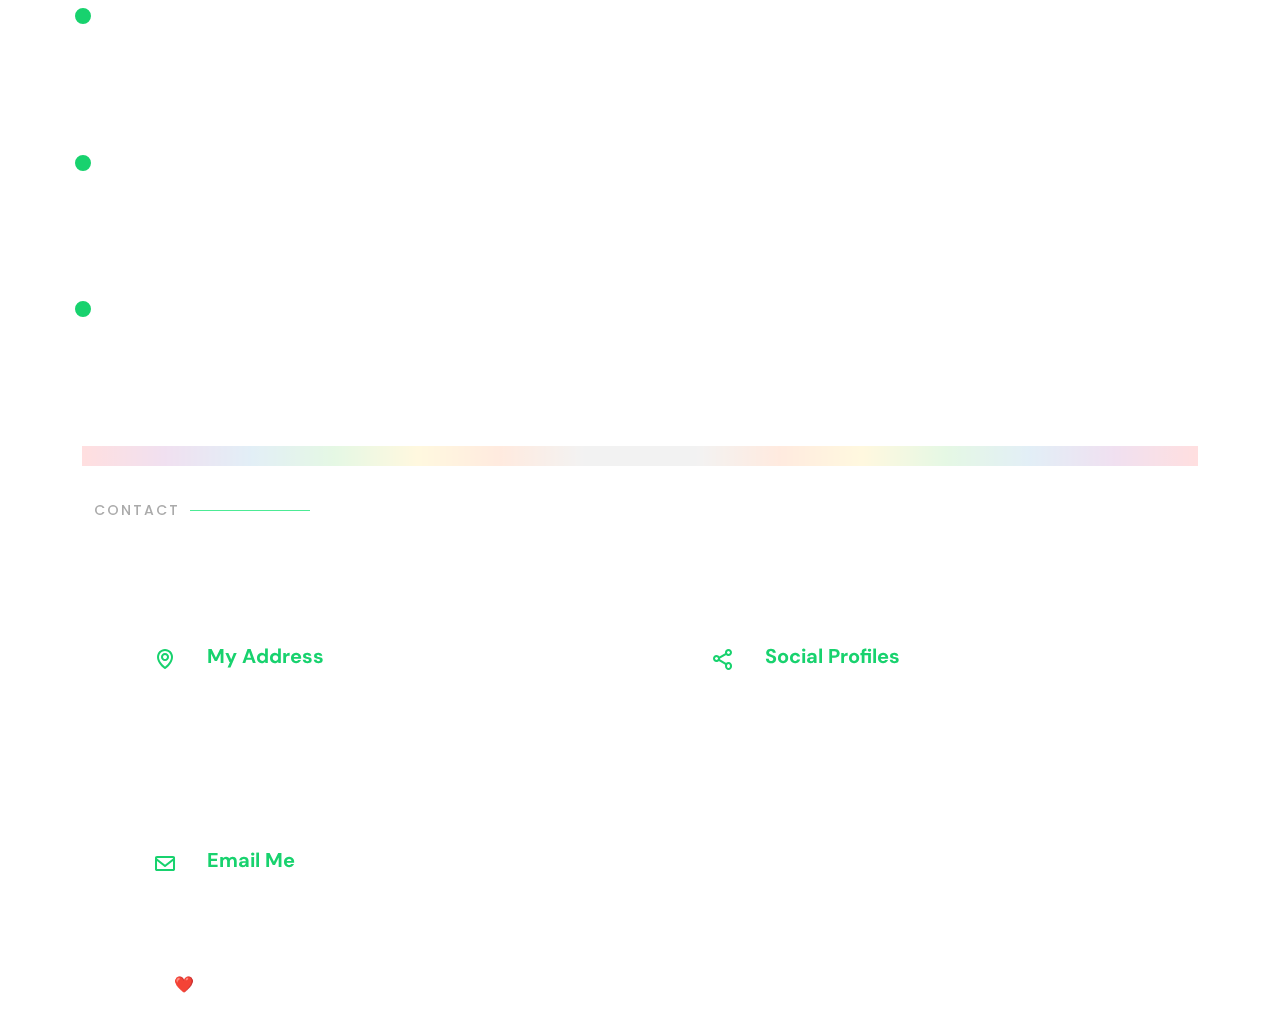
==== commit 16e4c110: "Update index.html" ====
--- a/Portfolios/index.html
+++ b/Portfolios/index.html
@@ -187,7 +187,7 @@
       <div class="row">
         <div class="col-lg-3 col-md-4">
           <div class="icon-box">
-            <i class="ri-store-line" style="color: #ffbb2c;"></i>
+            <i class="ri-terminal-box-line" style="color: #ffbb2c;"></i>
             <h3>Coding</h3>
           </div>
         </div>
@@ -383,7 +383,7 @@
         </div>
 
         <div class="resume-item">
-          <b><h6>#GoogleCLoudReady</b>
+          <b><h6>#GoogleCloudReady</b>
             <p>Completed Ultimate milestone at Google Cloud Ready Facilitator Program and received schwags.</p>
           </h6> <h5>2022</h5>
         </div>
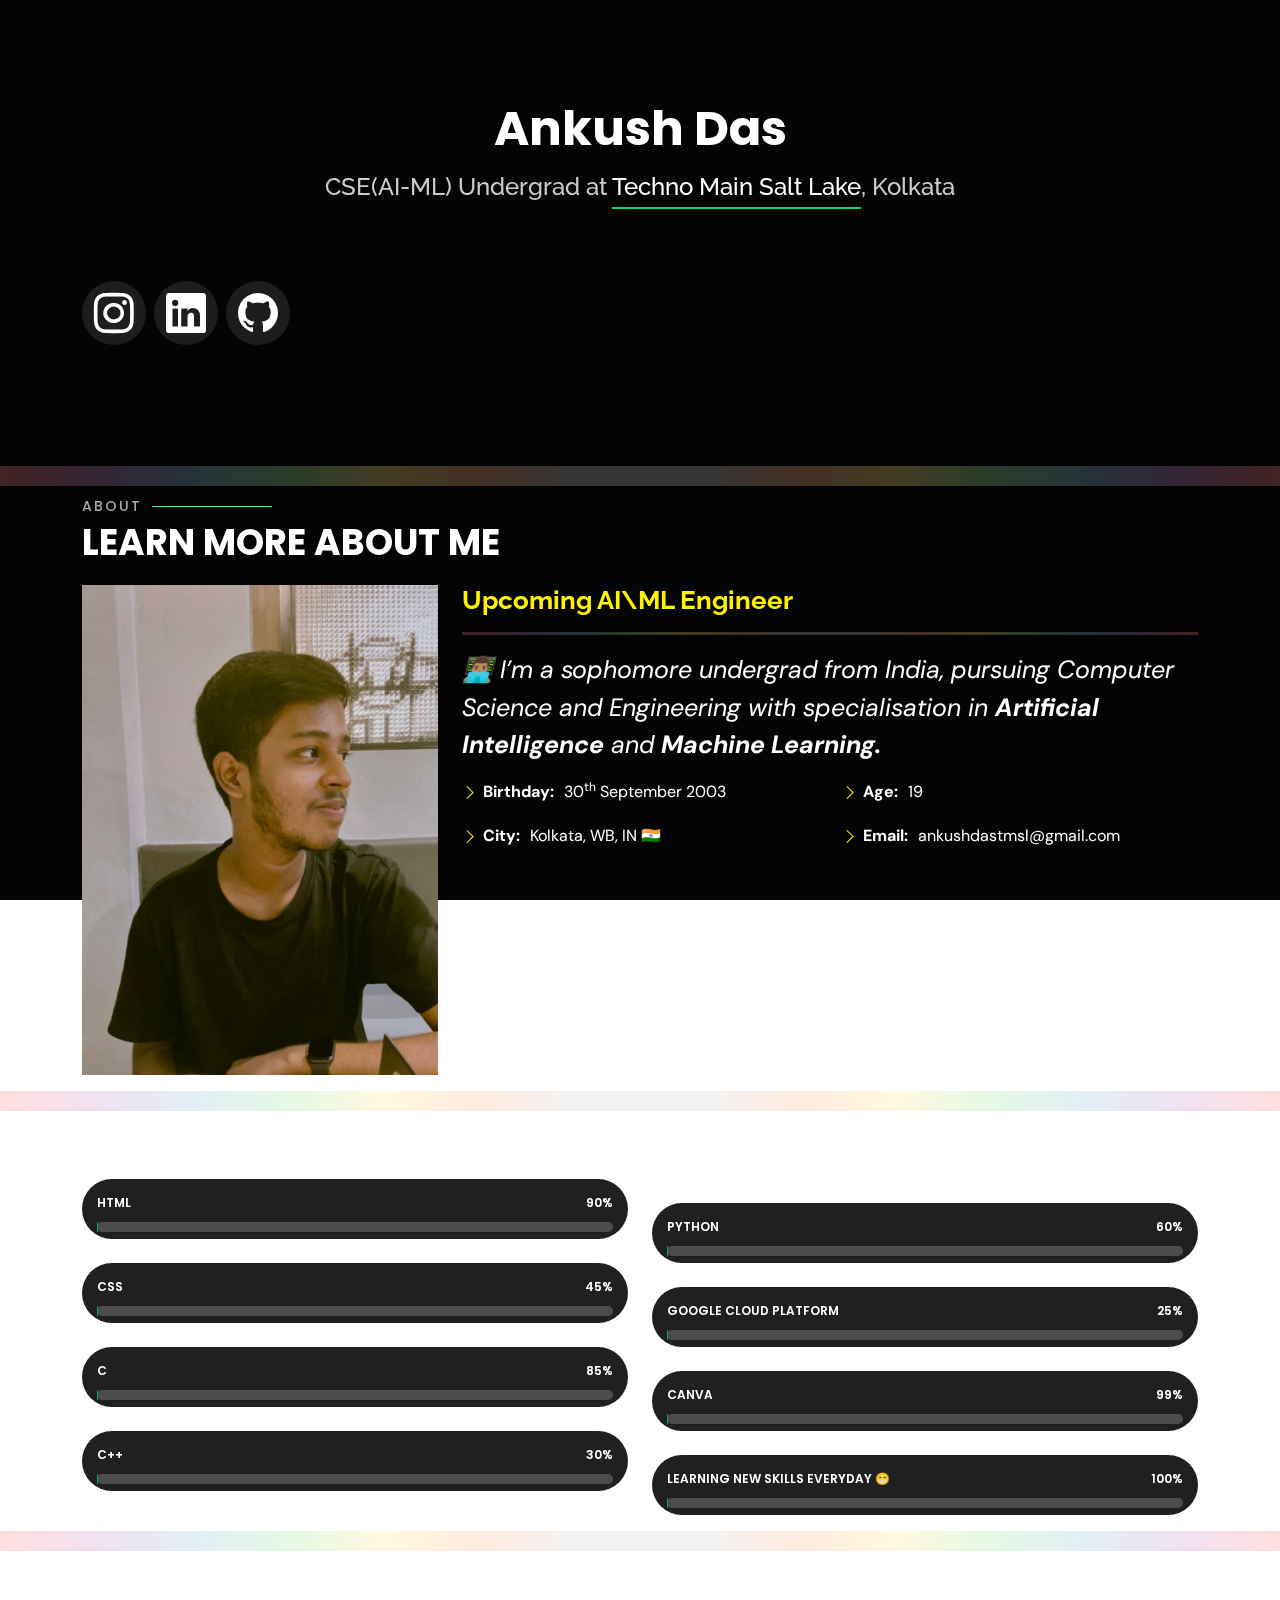
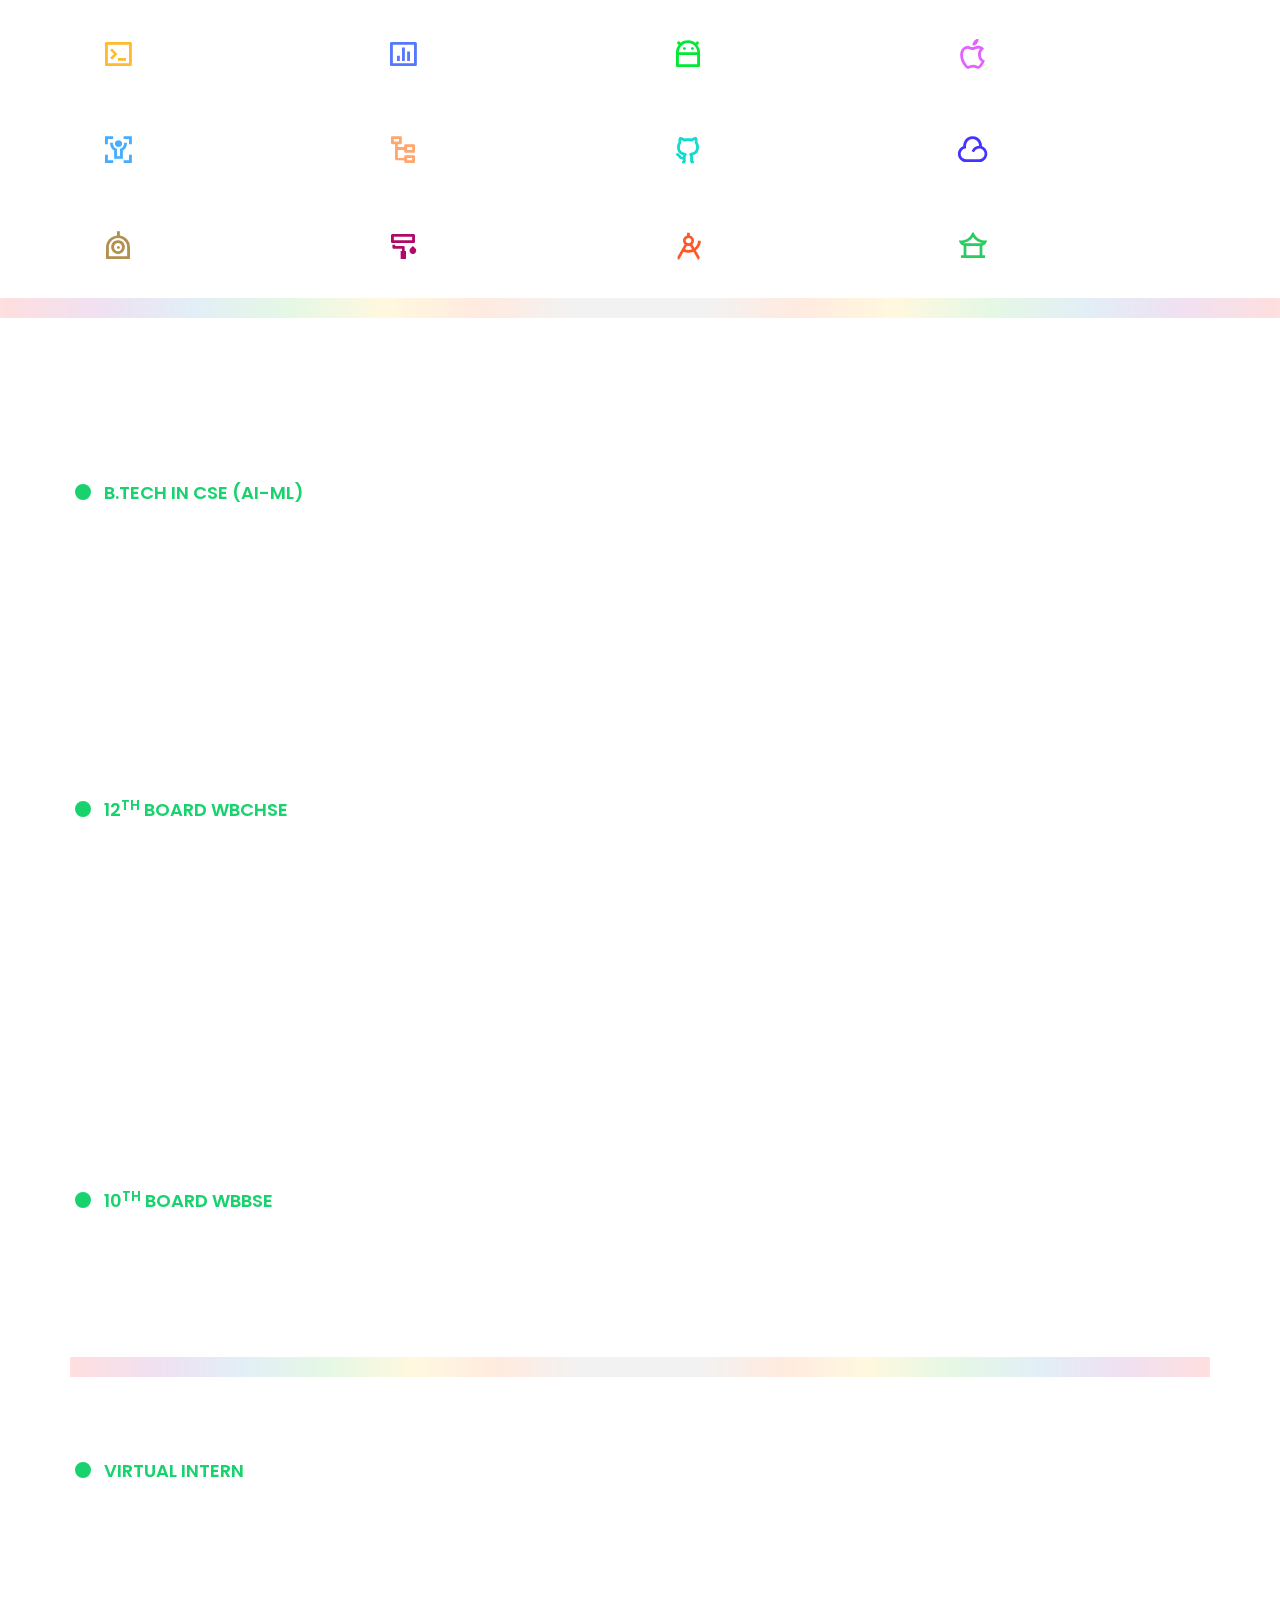
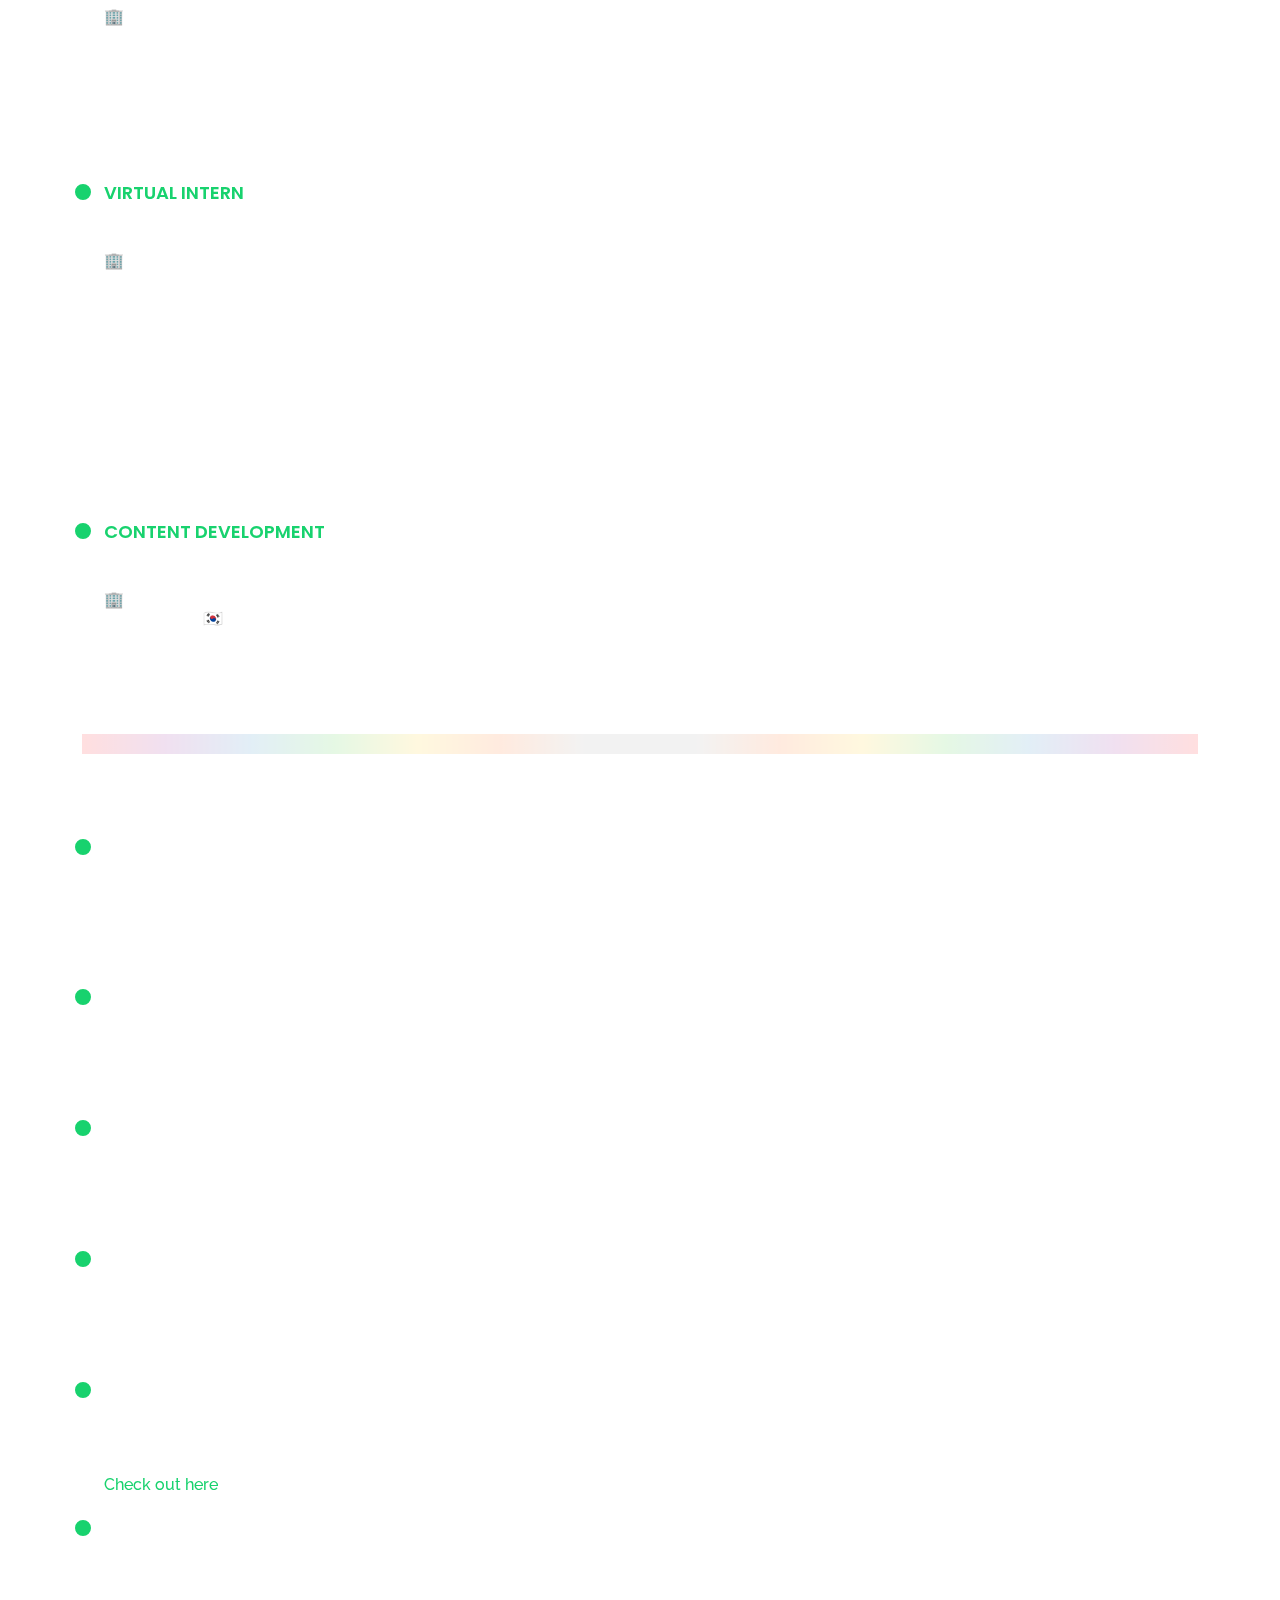
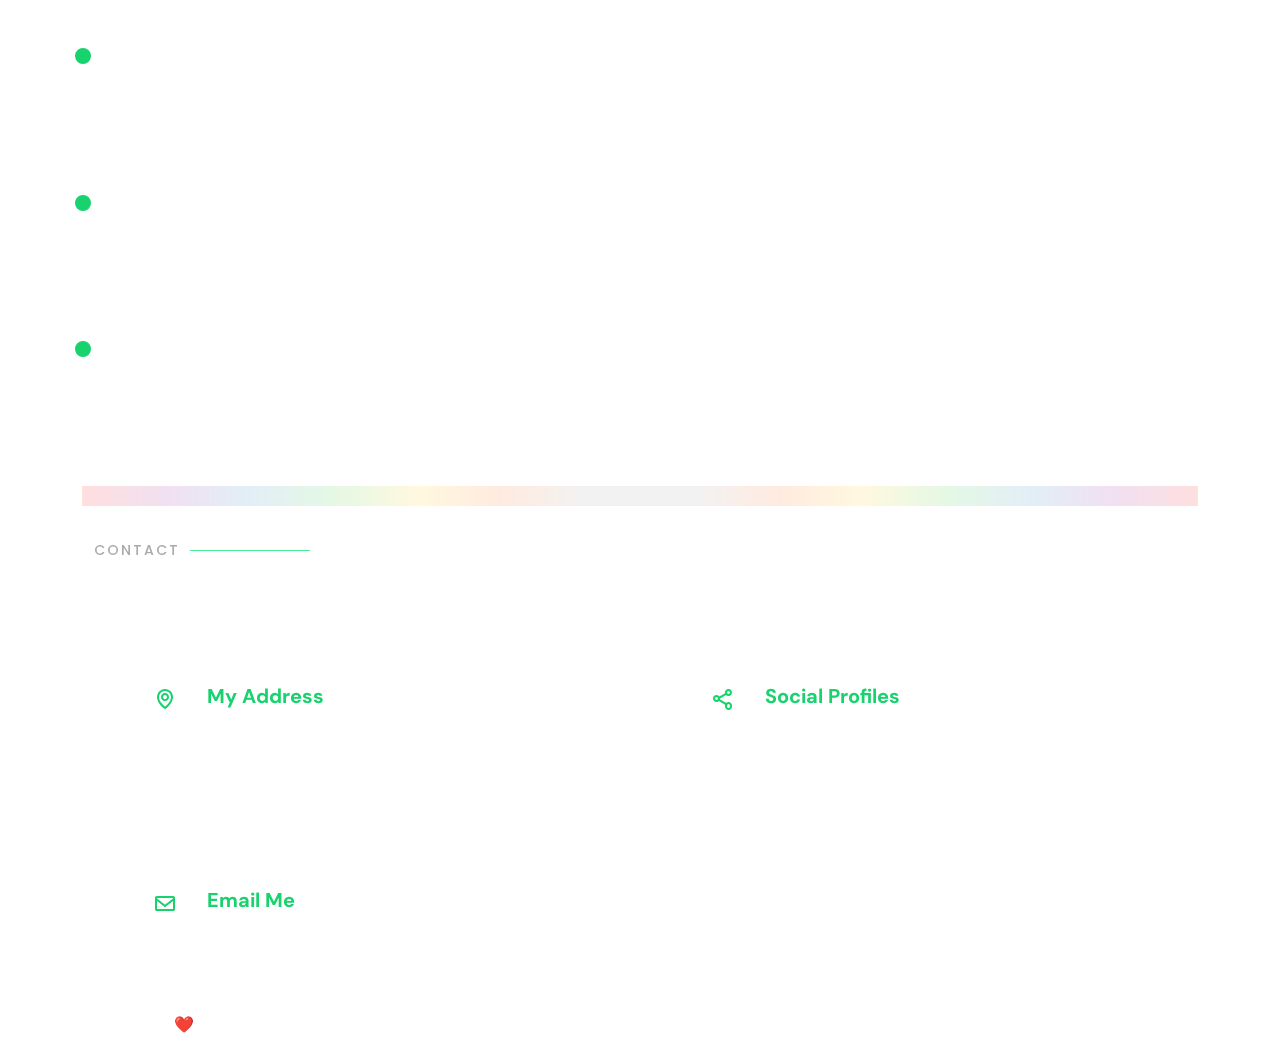
==== commit 62900d17: "Update index.html" ====
--- a/Portfolios/index.html
+++ b/Portfolios/index.html
@@ -288,6 +288,7 @@
             <p><em><b>Techno Main Salt Lake</b>, Sector V, Kolkata</em></p>
             <p>Pursuing Bachelor of Technology (B.Tech) Degree from TMSL in Computer Science and Engineering (with specialisation in Artificial Intelligence and Machine Learning).</p>
             <p><em>University:</em> Maulana Abul Kalam Azad University of Technology, West Bengal</p>
+            <p><b>YGPA 1st Year : 9.32</b></p>
           </div>
           <div class="resume-item">
             <h4>12<sup>th</sup> Board WBCHSE </h4>
